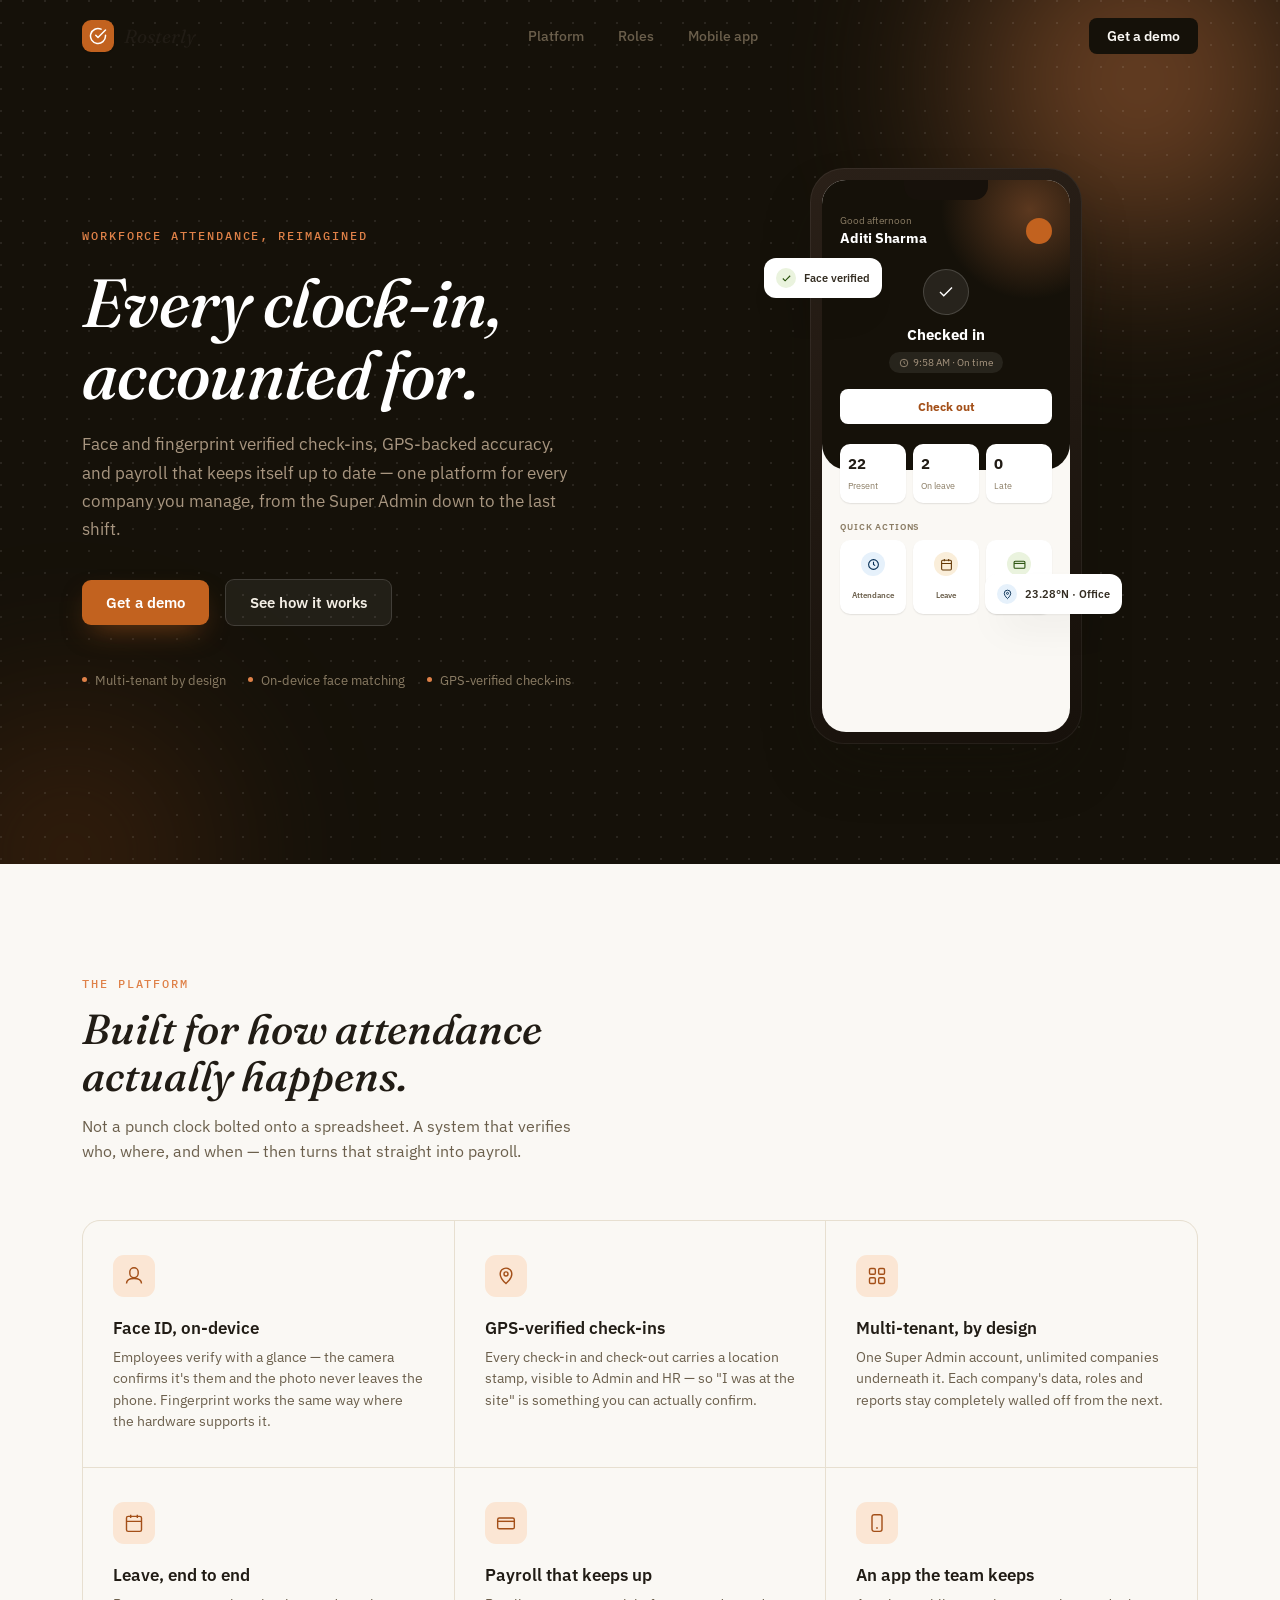
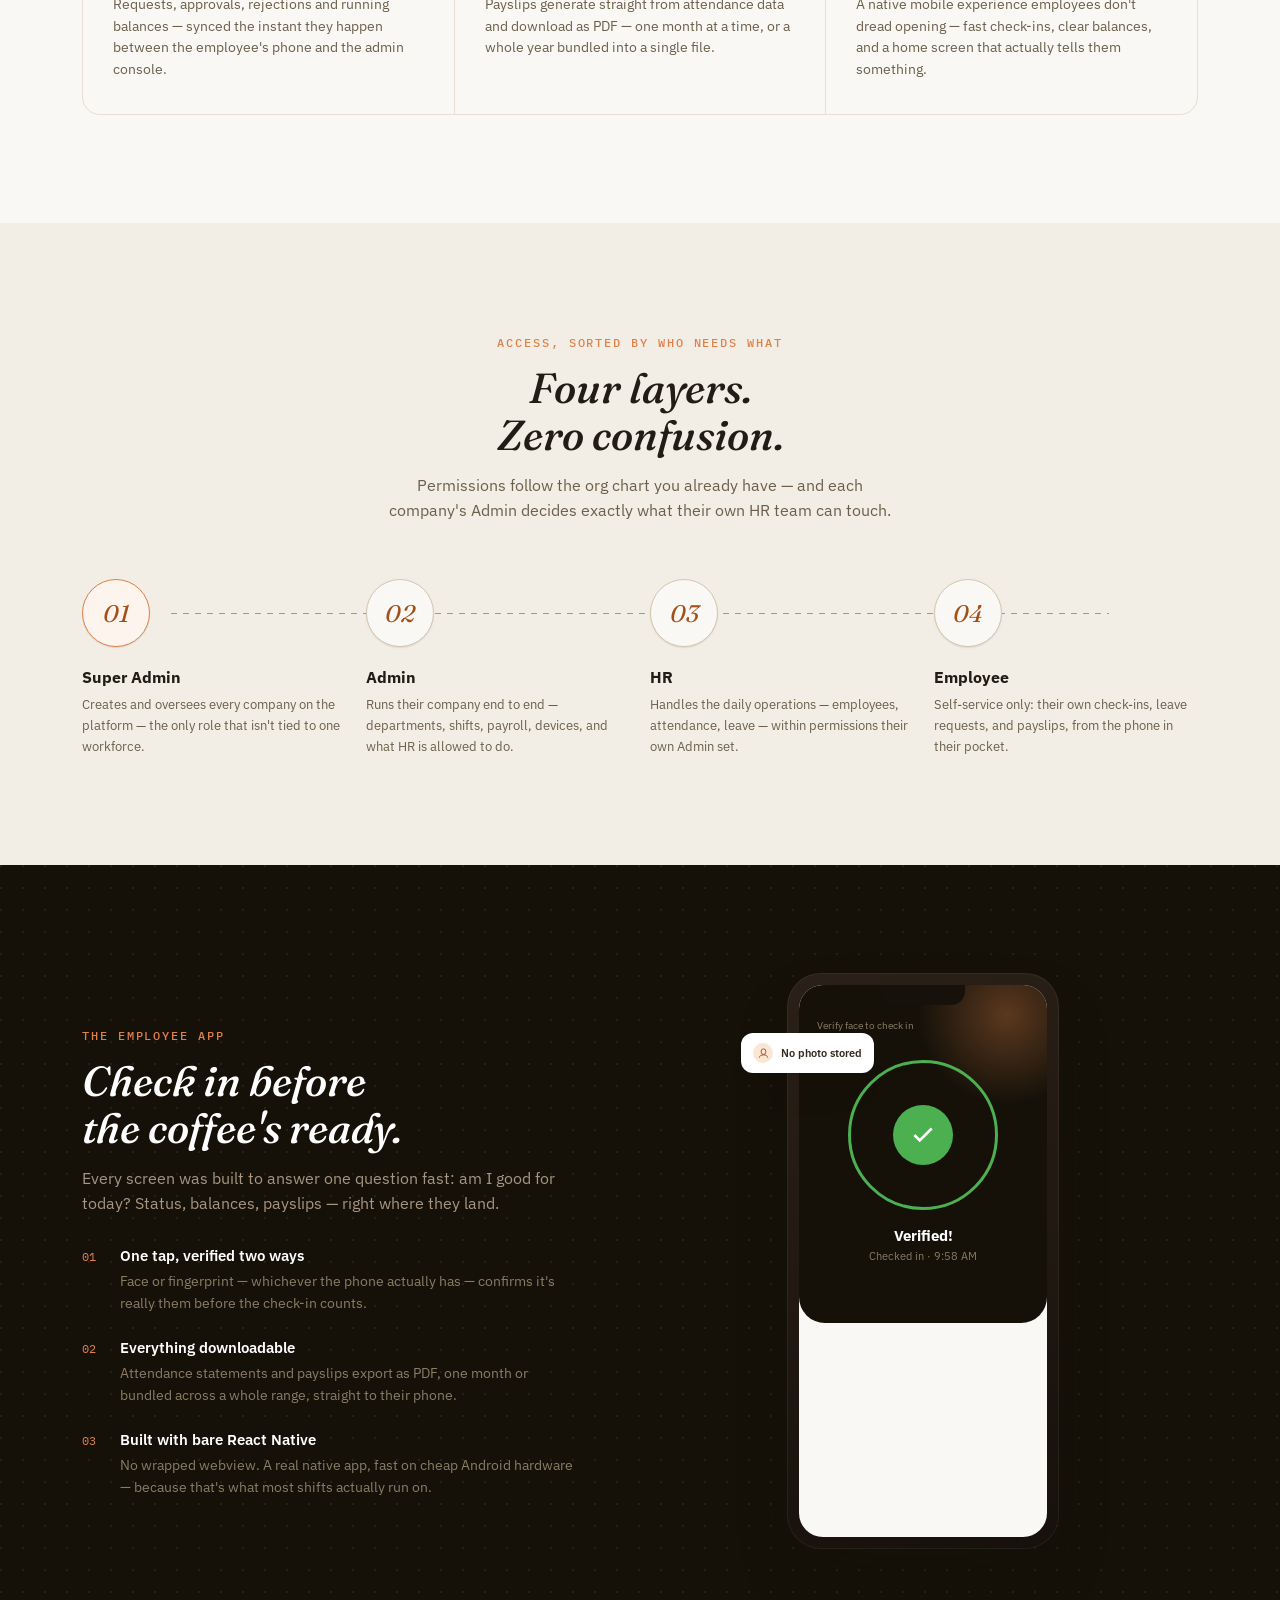
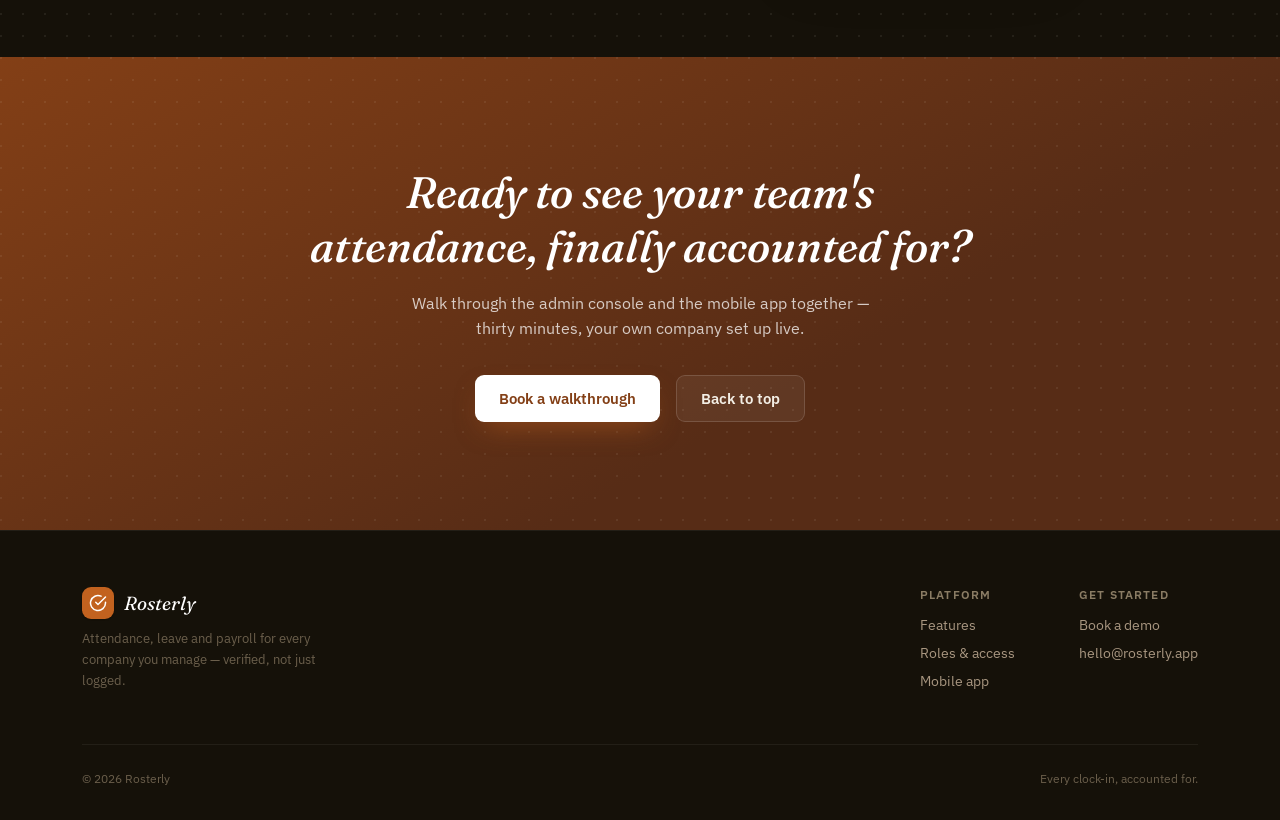
==== index.html @ 3f91d8c7 "Rosterly landing page" ====
<!doctype html>
<html lang="en">
<head>
<meta charset="UTF-8" />
<meta name="viewport" content="width=device-width, initial-scale=1.0" />
<title>Rosterly — Every clock-in, accounted for.</title>
<meta name="description" content="Biometric and face-verified check-ins, GPS-backed accuracy, and payroll that runs itself — one platform for every company you manage." />
<link rel="icon" href="data:image/svg+xml,%3Csvg xmlns='http://www.w3.org/2000/svg' viewBox='0 0 24 24'%3E%3Crect width='24' height='24' rx='6' fill='%23c2621f'/%3E%3Cpath d='M22 11.08V12a10 10 0 1 1-5.93-9.14' stroke='white' stroke-width='2' fill='none' stroke-linecap='round' stroke-linejoin='round'/%3E%3Cpolyline points='22 4 12 14.01 9 11.01' stroke='white' stroke-width='2' fill='none' stroke-linecap='round' stroke-linejoin='round'/%3E%3C/svg%3E" />
<link rel="stylesheet" href="style.css" />
</head>
<body>

<nav class="nav" id="nav">
  <div class="wrap">
    <a href="#top" class="brand-mark">
      <span class="brand-badge">
        <svg width="18" height="18" viewBox="0 0 24 24" fill="none" stroke="currentColor" stroke-width="2" stroke-linecap="round" stroke-linejoin="round"><path d="M22 11.08V12a10 10 0 1 1-5.93-9.14"/><polyline points="22 4 12 14.01 9 11.01"/></svg>
      </span>
      <span class="brand-word">Rosterly</span>
    </a>
    <div class="nav-links">
      <a href="#platform">Platform</a>
      <a href="#roles">Roles</a>
      <a href="#mobile">Mobile app</a>
    </div>
    <a href="#get-demo" class="nav-cta">Get a demo</a>
  </div>
</nav>

<header class="hero" id="top">
  <div class="hero-orb hero-orb-1 drift"></div>
  <div class="hero-orb hero-orb-2 drift"></div>
  <div class="grain"></div>
  <div class="wrap hero-inner">
    <div>
      <span class="eyebrow fade-in-up">Workforce attendance, reimagined</span>
      <h1 class="hero-headline fade-in-up" style="animation-delay:80ms">Every clock-in,<br>accounted for.</h1>
      <p class="hero-sub fade-in-up" style="animation-delay:160ms">
        Face and fingerprint verified check-ins, GPS-backed accuracy, and payroll
        that keeps itself up to date — one platform for every company you manage,
        from the Super Admin down to the last shift.
      </p>
      <div class="hero-ctas fade-in-up" style="animation-delay:240ms">
        <a href="#get-demo" class="btn btn-primary">Get a demo</a>
        <a href="#platform" class="btn btn-ghost-dark">See how it works</a>
      </div>
      <div class="hero-proof fade-in-up" style="animation-delay:320ms">
        <div class="hero-proof-item"><span class="dot"></span>Multi-tenant by design</div>
        <div class="hero-proof-item"><span class="dot"></span>On-device face matching</div>
        <div class="hero-proof-item"><span class="dot"></span>GPS-verified check-ins</div>
      </div>
    </div>

    <div class="fade-in-up" style="animation-delay:200ms">
      <div class="phone">
        <div class="phone-notch"></div>
        <div class="phone-screen">
          <div class="phone-hero">
            <div class="phone-hero-glow"></div>
            <div class="phone-hero-top">
              <div>
                <div class="phone-greet">Good afternoon</div>
                <div class="phone-name">Aditi Sharma</div>
              </div>
              <div class="phone-avatar"></div>
            </div>
            <div class="phone-status">
              <div class="phone-status-ring">
                <svg viewBox="0 0 24 24" fill="none" stroke="#fff" stroke-width="1.8"><path d="M20 6 9 17l-5-5"/></svg>
              </div>
              <div class="phone-status-label">Checked in</div>
              <div class="phone-status-time">
                <svg width="10" height="10" viewBox="0 0 24 24" fill="none" stroke="currentColor" stroke-width="2"><circle cx="12" cy="12" r="9"/><path d="M12 7v5l3 2"/></svg>
                9:58 AM · On time
              </div>
            </div>
            <div class="phone-btn">Check out</div>
          </div>
          <div class="phone-stats">
            <div class="phone-stat"><b>22</b><span>Present</span></div>
            <div class="phone-stat"><b>2</b><span>On leave</span></div>
            <div class="phone-stat"><b>0</b><span>Late</span></div>
          </div>
          <div class="phone-section-label">Quick actions</div>
          <div class="phone-action-row">
            <div class="phone-action">
              <div class="ic" style="background:#e6f1fb"><svg width="13" height="13" viewBox="0 0 24 24" fill="none" stroke="#042c53" stroke-width="2"><circle cx="12" cy="12" r="9"/><path d="M12 7v5l3 2"/></svg></div>
              <span>Attendance</span>
            </div>
            <div class="phone-action">
              <div class="ic" style="background:#faeeda"><svg width="13" height="13" viewBox="0 0 24 24" fill="none" stroke="#633806" stroke-width="2"><rect x="3" y="4" width="18" height="18" rx="2"/><path d="M3 10h18M8 2v4M16 2v4"/></svg></div>
              <span>Leave</span>
            </div>
            <div class="phone-action">
              <div class="ic" style="background:#eaf3de"><svg width="13" height="13" viewBox="0 0 24 24" fill="none" stroke="#27500a" stroke-width="2"><rect x="2" y="6" width="20" height="13" rx="2"/><path d="M2 10h20"/></svg></div>
              <span>Payslips</span>
            </div>
          </div>
        </div>
        <div class="phone-float-card phone-float-1">
          <span class="badge" style="background:#eaf3de"><svg width="11" height="11" viewBox="0 0 24 24" fill="none" stroke="#27500a" stroke-width="2.5"><path d="M20 6 9 17l-5-5"/></svg></span>
          Face verified
        </div>
        <div class="phone-float-card phone-float-2">
          <span class="badge" style="background:#e6f1fb"><svg width="11" height="11" viewBox="0 0 24 24" fill="none" stroke="#042c53" stroke-width="2"><path d="M12 21s7-6.1 7-11.5A7 7 0 0 0 5 9.5C5 14.9 12 21 12 21z"/><circle cx="12" cy="9.5" r="2.2"/></svg></span>
          23.28°N · Office
        </div>
      </div>
    </div>
  </div>
</header>

<section id="platform">
  <div class="wrap">
    <div class="section-head reveal">
      <span class="eyebrow">The platform</span>
      <h2 class="section-title">Built for how attendance<br>actually happens.</h2>
      <p class="section-sub">Not a punch clock bolted onto a spreadsheet. A system that verifies who, where, and when — then turns that straight into payroll.</p>
    </div>

    <div class="feature-grid reveal">
      <div class="feature-card">
        <div class="feature-icon"><svg viewBox="0 0 24 24" fill="none" stroke="currentColor" stroke-width="1.7"><path d="M12 2a5 5 0 0 0-5 5v2a5 5 0 0 0 10 0V7a5 5 0 0 0-5-5z"/><path d="M3 21c0-4 4-6 9-6s9 2 9 6"/></svg></div>
        <h3>Face ID, on-device</h3>
        <p>Employees verify with a glance — the camera confirms it's them and the photo never leaves the phone. Fingerprint works the same way where the hardware supports it.</p>
      </div>
      <div class="feature-card">
        <div class="feature-icon"><svg viewBox="0 0 24 24" fill="none" stroke="currentColor" stroke-width="1.7"><path d="M12 21s7-6.1 7-11.5A7 7 0 0 0 5 9.5C5 14.9 12 21 12 21z"/><circle cx="12" cy="9.5" r="2.4"/></svg></div>
        <h3>GPS-verified check-ins</h3>
        <p>Every check-in and check-out carries a location stamp, visible to Admin and HR — so "I was at the site" is something you can actually confirm.</p>
      </div>
      <div class="feature-card">
        <div class="feature-icon"><svg viewBox="0 0 24 24" fill="none" stroke="currentColor" stroke-width="1.7"><rect x="3" y="3" width="7" height="7" rx="1.5"/><rect x="14" y="3" width="7" height="7" rx="1.5"/><rect x="3" y="14" width="7" height="7" rx="1.5"/><rect x="14" y="14" width="7" height="7" rx="1.5"/></svg></div>
        <h3>Multi-tenant, by design</h3>
        <p>One Super Admin account, unlimited companies underneath it. Each company's data, roles and reports stay completely walled off from the next.</p>
      </div>
      <div class="feature-card">
        <div class="feature-icon"><svg viewBox="0 0 24 24" fill="none" stroke="currentColor" stroke-width="1.7"><rect x="3" y="4" width="18" height="18" rx="2"/><path d="M3 10h18M8 2v4M16 2v4"/></svg></div>
        <h3>Leave, end to end</h3>
        <p>Requests, approvals, rejections and running balances — synced the instant they happen between the employee's phone and the admin console.</p>
      </div>
      <div class="feature-card">
        <div class="feature-icon"><svg viewBox="0 0 24 24" fill="none" stroke="currentColor" stroke-width="1.7"><rect x="2" y="6" width="20" height="13" rx="2"/><path d="M2 10h20"/></svg></div>
        <h3>Payroll that keeps up</h3>
        <p>Payslips generate straight from attendance data and download as PDF — one month at a time, or a whole year bundled into a single file.</p>
      </div>
      <div class="feature-card">
        <div class="feature-icon"><svg viewBox="0 0 24 24" fill="none" stroke="currentColor" stroke-width="1.7"><rect x="6" y="2" width="12" height="20" rx="2.5"/><path d="M11 18h2"/></svg></div>
        <h3>An app the team keeps</h3>
        <p>A native mobile experience employees don't dread opening — fast check-ins, clear balances, and a home screen that actually tells them something.</p>
      </div>
    </div>
  </div>
</section>

<section class="roles" id="roles">
  <div class="wrap">
    <div class="section-head center reveal">
      <span class="eyebrow">Access, sorted by who needs what</span>
      <h2 class="section-title">Four layers.<br>Zero confusion.</h2>
      <p class="section-sub" style="margin-left:auto;margin-right:auto">Permissions follow the org chart you already have — and each company's Admin decides exactly what their own HR team can touch.</p>
    </div>

    <div class="role-flow reveal">
      <div class="role-card">
        <div class="role-num">01</div>
        <h4>Super Admin</h4>
        <p>Creates and oversees every company on the platform — the only role that isn't tied to one workforce.</p>
      </div>
      <div class="role-card">
        <div class="role-num">02</div>
        <h4>Admin</h4>
        <p>Runs their company end to end — departments, shifts, payroll, devices, and what HR is allowed to do.</p>
      </div>
      <div class="role-card">
        <div class="role-num">03</div>
        <h4>HR</h4>
        <p>Handles the daily operations — employees, attendance, leave — within permissions their own Admin set.</p>
      </div>
      <div class="role-card">
        <div class="role-num">04</div>
        <h4>Employee</h4>
        <p>Self-service only: their own check-ins, leave requests, and payslips, from the phone in their pocket.</p>
      </div>
    </div>
  </div>
</section>

<section class="showcase" id="mobile">
  <div class="grain grain-dark"></div>
  <div class="wrap showcase-inner">
    <div class="reveal">
      <span class="eyebrow">The employee app</span>
      <h2 class="section-title on-dark">Check in before<br>the coffee's ready.</h2>
      <p class="section-sub on-dark">Every screen was built to answer one question fast: am I good for today? Status, balances, payslips — right where they land.</p>

      <div class="showcase-list">
        <div class="showcase-item">
          <span class="num">01</span>
          <div>
            <h4>One tap, verified two ways</h4>
            <p>Face or fingerprint — whichever the phone actually has — confirms it's really them before the check-in counts.</p>
          </div>
        </div>
        <div class="showcase-item">
          <span class="num">02</span>
          <div>
            <h4>Everything downloadable</h4>
            <p>Attendance statements and payslips export as PDF, one month or bundled across a whole range, straight to their phone.</p>
          </div>
        </div>
        <div class="showcase-item">
          <span class="num">03</span>
          <div>
            <h4>Built with bare React Native</h4>
            <p>No wrapped webview. A real native app, fast on cheap Android hardware — because that's what most shifts actually run on.</p>
          </div>
        </div>
      </div>
    </div>
    <div class="fade-in-up">
      <div class="phone">
        <div class="phone-notch"></div>
        <div class="phone-screen">
          <div class="phone-hero" style="padding-bottom:60px;">
            <div class="phone-hero-glow"></div>
            <div class="phone-hero-top">
              <div>
                <div class="phone-greet">Verify face to check in</div>
              </div>
            </div>
            <div style="position:relative;margin-top:28px;display:flex;justify-content:center;">
              <div style="width:150px;height:150px;border-radius:50%;border:3px solid #4CAF50;display:flex;align-items:center;justify-content:center;">
                <div style="width:60px;height:60px;border-radius:50%;background:#4CAF50;display:flex;align-items:center;justify-content:center;">
                  <svg width="26" height="26" viewBox="0 0 24 24" fill="none" stroke="#fff" stroke-width="2.4"><path d="M20 6 9 17l-5-5"/></svg>
                </div>
              </div>
            </div>
            <div style="text-align:center;margin-top:16px;color:#fff;font-weight:700;font-size:15px;">Verified!</div>
            <div style="text-align:center;margin-top:4px;color:var(--ink-500);font-size:10.5px;">Checked in · 9:58 AM</div>
          </div>
        </div>
        <div class="phone-float-card phone-float-1" style="top:60px;">
          <span class="badge" style="background:var(--brand-100)"><svg width="11" height="11" viewBox="0 0 24 24" fill="none" stroke="var(--brand-600)" stroke-width="2"><path d="M12 2a5 5 0 0 0-5 5v2a5 5 0 0 0 10 0V7a5 5 0 0 0-5-5z"/><path d="M3 21c0-4 4-6 9-6s9 2 9 6"/></svg></span>
          No photo stored
        </div>
      </div>
    </div>
  </div>
</section>

<section class="cta" id="get-demo">
  <div class="grain grain-dark"></div>
  <div class="wrap reveal">
    <h2 class="cta-title">Ready to see your team's<br>attendance, finally accounted for?</h2>
    <p class="cta-sub">Walk through the admin console and the mobile app together — thirty minutes, your own company set up live.</p>
    <div class="cta-ctas">
      <a href="mailto:hello@rosterly.app" class="btn btn-primary btn-cta-primary">Book a walkthrough</a>
      <a href="#top" class="btn btn-ghost-dark">Back to top</a>
    </div>
  </div>
</section>

<footer>
  <div class="wrap">
    <div class="footer-top">
      <div>
        <a href="#top" class="brand-mark">
          <span class="brand-badge">
        <svg width="18" height="18" viewBox="0 0 24 24" fill="none" stroke="currentColor" stroke-width="2" stroke-linecap="round" stroke-linejoin="round"><path d="M22 11.08V12a10 10 0 1 1-5.93-9.14"/><polyline points="22 4 12 14.01 9 11.01"/></svg>
      </span>
          <span class="brand-word" style="color:#fff">Rosterly</span>
        </a>
        <p class="footer-tagline">Attendance, leave and payroll for every company you manage — verified, not just logged.</p>
      </div>
      <div class="footer-cols">
        <div class="footer-col">
          <h5>Platform</h5>
          <a href="#platform">Features</a>
          <a href="#roles">Roles &amp; access</a>
          <a href="#mobile">Mobile app</a>
        </div>
        <div class="footer-col">
          <h5>Get started</h5>
          <a href="#get-demo">Book a demo</a>
          <a href="mailto:hello@rosterly.app">hello@rosterly.app</a>
        </div>
      </div>
    </div>
    <div class="footer-bottom">
      <span>&copy; <span id="year"></span> Rosterly</span>
      <span>Every clock-in, accounted for.</span>
    </div>
  </div>
</footer>

<script src="script.js"></script>
</body>
</html>
---- style.css ----
@import url('https://fonts.googleapis.com/css2?family=Fraunces:ital,opsz,wght@0,9..144,300;0,9..144,500;0,9..144,600;1,9..144,400;1,9..144,500;1,9..144,600&family=IBM+Plex+Sans:wght@400;500;600;700&family=IBM+Plex+Mono:wght@400;500&display=swap');

:root {
  --brand-50: #fdf4ee;
  --brand-100: #fbe6d4;
  --brand-200: #f5c8a1;
  --brand-300: #eda36c;
  --brand-400: #df8148;
  --brand-500: #c2621f;
  --brand-600: #a34f18;
  --brand-700: #833f16;
  --brand-800: #693418;
  --brand-900: #572c16;

  --ink-50: #faf8f4;
  --ink-100: #f3eee5;
  --ink-200: #e7dfd0;
  --ink-300: #d3c6ae;
  --ink-400: #a89680;
  --ink-500: #8a7c64;
  --ink-600: #6b5f4c;
  --ink-700: #4e4535;
  --ink-800: #332c21;
  --ink-900: #211c15;
  --ink-950: #151109;

  --font-display: 'Fraunces', Georgia, serif;
  --font-sans: 'IBM Plex Sans', ui-sans-serif, system-ui, sans-serif;
  --font-mono: 'IBM Plex Mono', ui-monospace, monospace;

  --shadow-soft: 0 1px 2px rgba(21, 17, 9, 0.06), 0 1px 1px rgba(21, 17, 9, 0.04);
  --shadow-card: 0 1px 2px rgba(21, 17, 9, 0.05), 0 20px 40px -16px rgba(21, 17, 9, 0.18);
  --shadow-elevated: 0 30px 60px -16px rgba(21, 17, 9, 0.45);
}

* { box-sizing: border-box; }
html { scroll-behavior: smooth; }

body {
  margin: 0;
  font-family: var(--font-sans);
  background: var(--ink-50);
  color: var(--ink-900);
  -webkit-font-smoothing: antialiased;
  overflow-x: hidden;
}

img, svg { display: block; max-width: 100%; }
a { color: inherit; text-decoration: none; }
button { font-family: inherit; cursor: pointer; }

.wrap {
  max-width: 1180px;
  margin: 0 auto;
  padding: 0 32px;
}

.grain {
  position: absolute;
  inset: 0;
  background-image: radial-gradient(circle at 1px 1px, rgba(250, 248, 244, 0.09) 1px, transparent 0);
  background-size: 22px 22px;
  pointer-events: none;
}
.grain-dark { background-image: radial-gradient(circle at 1px 1px, rgba(250, 248, 244, 0.07) 1px, transparent 0); }

.eyebrow {
  font-family: var(--font-mono);
  font-size: 12px;
  letter-spacing: 0.16em;
  text-transform: uppercase;
  color: var(--brand-400);
  font-weight: 500;
}

/* ---------- Reveal-on-scroll ---------- */
.reveal { opacity: 0; transform: translateY(22px); transition: opacity 0.7s cubic-bezier(.16,.84,.44,1), transform 0.7s cubic-bezier(.16,.84,.44,1); }
.reveal.in { opacity: 1; transform: translateY(0); }

@keyframes fadeInUp {
  from { opacity: 0; transform: translateY(18px); }
  to { opacity: 1; transform: translateY(0); }
}
.fade-in-up { animation: fadeInUp 0.8s cubic-bezier(.16,.84,.44,1) both; }

@keyframes fadeIn {
  from { opacity: 0; }
  to { opacity: 1; }
}
.fade-in { animation: fadeIn 1s ease both; }

@keyframes drift {
  0%, 100% { transform: translate(0, 0) scale(1); }
  33% { transform: translate(-30px, 24px) scale(1.06); }
  66% { transform: translate(20px, -18px) scale(0.97); }
}
.drift { animation: drift 16s ease-in-out infinite; }

@keyframes float {
  0%, 100% { transform: translateY(0) rotate(var(--rot, 0deg)); }
  50% { transform: translateY(-14px) rotate(var(--rot, 0deg)); }
}

/* ---------- Nav ---------- */
.nav {
  position: fixed;
  top: 0; left: 0; right: 0;
  z-index: 50;
  padding: 18px 0;
  transition: background-color 0.3s ease, border-color 0.3s ease, backdrop-filter 0.3s ease;
  border-bottom: 1px solid transparent;
}
.nav.scrolled {
  background: rgba(250, 248, 244, 0.86);
  backdrop-filter: blur(10px);
  border-bottom-color: var(--ink-200);
}
.nav .wrap { display: flex; align-items: center; justify-content: space-between; }
.brand-mark { display: flex; align-items: center; gap: 10px; }
.brand-badge {
  width: 32px; height: 32px;
  border-radius: 9px;
  background: var(--brand-500);
  color: #fff;
  display: flex; align-items: center; justify-content: center;
  font-weight: 700; font-size: 14px;
  box-shadow: var(--shadow-soft);
}
.brand-word {
  font-family: var(--font-display);
  font-style: italic;
  font-size: 19px;
  color: var(--ink-900);
}
.nav-links { display: flex; align-items: center; gap: 34px; }
.nav-links a {
  font-size: 13.5px;
  font-weight: 500;
  color: var(--ink-600);
  transition: color 0.2s ease;
}
.nav-links a:hover { color: var(--ink-900); }
.nav-cta {
  padding: 9px 18px;
  border-radius: 8px;
  background: var(--ink-950);
  color: var(--ink-50);
  font-size: 13.5px;
  font-weight: 600;
  transition: background-color 0.2s ease, transform 0.2s ease;
}
.nav-cta:hover { background: var(--brand-600); transform: translateY(-1px); }
.nav-toggle { display: none; }

/* ---------- Hero ---------- */
.hero {
  position: relative;
  background: var(--ink-950);
  color: var(--ink-200);
  padding: 168px 0 120px;
  overflow: hidden;
}
.hero-orb {
  position: absolute;
  border-radius: 50%;
  filter: blur(70px);
  opacity: 0.55;
  pointer-events: none;
}
.hero-orb-1 { top: -180px; right: -120px; width: 520px; height: 520px; background: radial-gradient(circle, var(--brand-400), transparent 70%); }
.hero-orb-2 { bottom: -220px; left: -160px; width: 460px; height: 460px; background: radial-gradient(circle, var(--brand-700), transparent 70%); opacity: 0.35; animation-delay: -6s; }

.hero-inner { position: relative; display: grid; grid-template-columns: 1.05fr 0.95fr; gap: 56px; align-items: center; }

.hero-headline {
  font-family: var(--font-display);
  font-style: italic;
  font-weight: 500;
  font-size: clamp(40px, 5.4vw, 68px);
  line-height: 1.06;
  letter-spacing: -0.01em;
  color: #fff;
  margin: 22px 0 20px;
}
.hero-sub {
  font-size: 17px;
  line-height: 1.65;
  color: var(--ink-400);
  max-width: 490px;
  margin: 0 0 36px;
}
.hero-ctas { display: flex; align-items: center; gap: 16px; flex-wrap: wrap; }

.btn {
  display: inline-flex; align-items: center; gap: 8px;
  padding: 13px 24px;
  border-radius: 9px;
  font-size: 14.5px;
  font-weight: 600;
  border: none;
  transition: transform 0.2s ease, box-shadow 0.2s ease, background-color 0.2s ease, color 0.2s ease;
}
.btn-primary { background: var(--brand-500); color: #fff; box-shadow: 0 12px 28px -10px rgba(194, 98, 31, 0.55); }
.btn-primary:hover { background: var(--brand-400); transform: translateY(-2px); }
.btn-ghost-dark { background: rgba(255,255,255,0.06); color: var(--ink-100); border: 1px solid rgba(255,255,255,0.14); }
.btn-ghost-dark:hover { background: rgba(255,255,255,0.1); transform: translateY(-2px); }
.btn-ghost-light { background: transparent; color: var(--ink-800); border: 1px solid var(--ink-300); }
.btn-ghost-light:hover { background: var(--ink-100); transform: translateY(-2px); }

.hero-proof { margin-top: 46px; display: flex; align-items: center; gap: 22px; flex-wrap: wrap; }
.hero-proof-item { display: flex; align-items: center; gap: 8px; font-size: 12.5px; color: var(--ink-500); }
.hero-proof-item .dot { width: 5px; height: 5px; border-radius: 50%; background: var(--brand-400); }

/* ---------- Phone mockup ---------- */
.phone {
  position: relative;
  width: 272px;
  margin: 0 auto;
  border-radius: 34px;
  padding: 12px;
  background: linear-gradient(160deg, #2a2018, #17110b);
  box-shadow: var(--shadow-elevated), 0 0 0 1px rgba(255,255,255,0.06) inset;
}
.phone-notch {
  position: absolute;
  top: 12px; left: 50%; transform: translateX(-50%);
  width: 84px; height: 20px;
  background: #17110b;
  border-radius: 0 0 14px 14px;
  z-index: 3;
}
.phone-screen {
  position: relative;
  border-radius: 24px;
  overflow: hidden;
  background: var(--ink-50);
  height: 552px;
}
.phone-hero {
  position: relative;
  background: var(--ink-950);
  padding: 34px 18px 46px;
  border-radius: 0 0 26px 26px;
  overflow: hidden;
}
.phone-hero-glow {
  position: absolute; top: -60px; right: -50px; width: 180px; height: 180px;
  border-radius: 50%; background: radial-gradient(circle, rgba(223,129,72,0.35), transparent 70%);
}
.phone-hero-top { position: relative; display: flex; justify-content: space-between; align-items: center; }
.phone-greet { font-size: 10px; color: var(--ink-500); }
.phone-name { font-size: 14px; font-weight: 700; color: #fff; margin-top: 2px; }
.phone-avatar { width: 26px; height: 26px; border-radius: 50%; background: var(--brand-500); }
.phone-status { position: relative; text-align: center; margin-top: 22px; }
.phone-status-ring {
  width: 46px; height: 46px; border-radius: 50%;
  background: rgba(255,255,255,0.08);
  display: flex; align-items: center; justify-content: center;
  margin: 0 auto 10px;
  border: 1.5px solid rgba(255,255,255,0.16);
}
.phone-status-ring svg { width: 18px; height: 18px; }
.phone-status-label { font-size: 15px; font-weight: 700; color: #fff; }
.phone-status-time { display: inline-flex; gap: 4px; align-items: center; margin-top: 8px; font-size: 9.5px; color: var(--ink-400); background: rgba(255,255,255,0.08); padding: 4px 10px; border-radius: 20px; }
.phone-btn {
  position: relative;
  margin-top: 16px;
  background: #fff;
  color: var(--brand-600);
  text-align: center;
  font-size: 11.5px;
  font-weight: 700;
  padding: 10px;
  border-radius: 8px;
}
.phone-stats { display: grid; grid-template-columns: repeat(3, 1fr); gap: 7px; padding: 0 18px; margin-top: -26px; position: relative; }
.phone-stat { background: #fff; border-radius: 10px; padding: 10px 8px; box-shadow: var(--shadow-soft); }
.phone-stat b { display: block; font-size: 15px; color: var(--ink-900); }
.phone-stat span { font-size: 8.5px; color: var(--ink-500); }
.phone-section-label { font-size: 8.5px; letter-spacing: 0.1em; text-transform: uppercase; color: var(--ink-500); font-weight: 600; margin: 18px 18px 8px; }
.phone-action-row { display: grid; grid-template-columns: repeat(3, 1fr); gap: 7px; padding: 0 18px; }
.phone-action { background: #fff; border-radius: 10px; padding: 12px 6px; text-align: center; box-shadow: var(--shadow-soft); }
.phone-action .ic { width: 24px; height: 24px; border-radius: 50%; margin: 0 auto 6px; display: flex; align-items: center; justify-content: center; }
.phone-action span { font-size: 8px; color: var(--ink-600); font-weight: 600; }

.phone-float-card {
  position: absolute;
  background: #fff;
  border-radius: 12px;
  padding: 10px 12px;
  box-shadow: var(--shadow-card);
  display: flex; align-items: center; gap: 8px;
  font-size: 11px; font-weight: 600; color: var(--ink-800);
  animation: float 5s ease-in-out infinite;
}
.phone-float-1 { top: 90px; left: -46px; --rot: -4deg; }
.phone-float-2 { bottom: 130px; right: -40px; --rot: 3deg; animation-delay: -2.4s; }
.phone-float-card .badge { width: 20px; height: 20px; border-radius: 50%; display: flex; align-items: center; justify-content: center; flex-shrink: 0; }

/* ---------- Section shared ---------- */
section { padding: 108px 0; }
.section-head { max-width: 620px; margin: 0 0 56px; }
.section-title {
  font-family: var(--font-display);
  font-style: italic;
  font-weight: 500;
  font-size: clamp(30px, 3.6vw, 42px);
  line-height: 1.12;
  margin: 14px 0 0;
  color: var(--ink-900);
}
.section-title.on-dark { color: #fff; }
.section-sub { font-size: 15.5px; color: var(--ink-600); line-height: 1.6; margin-top: 14px; max-width: 520px; }
.section-sub.on-dark { color: var(--ink-400); }
.section-head.center { margin-left: auto; margin-right: auto; text-align: center; }

/* ---------- Feature grid ---------- */
.feature-grid { display: grid; grid-template-columns: repeat(3, 1fr); gap: 1px; background: var(--ink-200); border: 1px solid var(--ink-200); border-radius: 18px; overflow: hidden; }
.feature-card { background: var(--ink-50); padding: 34px 30px; transition: background-color 0.25s ease; }
.feature-card:hover { background: #fff; }
.feature-icon {
  width: 42px; height: 42px; border-radius: 11px;
  background: var(--brand-100);
  color: var(--brand-600);
  display: flex; align-items: center; justify-content: center;
  margin-bottom: 20px;
}
.feature-icon svg { width: 20px; height: 20px; }
.feature-card h3 { font-size: 16.5px; font-weight: 600; margin: 0 0 8px; color: var(--ink-900); }
.feature-card p { font-size: 13.5px; line-height: 1.6; color: var(--ink-600); margin: 0; }

/* ---------- Roles flow ---------- */
.roles { background: var(--ink-100); }
.role-flow { display: grid; grid-template-columns: repeat(4, 1fr); gap: 20px; counter-reset: role; position: relative; }
.role-flow::before {
  content: '';
  position: absolute; top: 34px; left: 8%; right: 8%; height: 1px;
  background: repeating-linear-gradient(to right, var(--ink-400) 0 6px, transparent 6px 12px);
  z-index: 0;
}
.role-card { position: relative; z-index: 1; }
.role-num {
  width: 68px; height: 68px; border-radius: 50%;
  background: var(--ink-50);
  border: 1.5px solid var(--ink-300);
  display: flex; align-items: center; justify-content: center;
  font-family: var(--font-display); font-style: italic; font-size: 24px; color: var(--brand-600);
  margin-bottom: 20px;
  box-shadow: var(--shadow-soft);
}
.role-card:nth-child(1) .role-num { border-color: var(--brand-400); background: var(--brand-50); }
.role-card h4 { font-size: 15.5px; font-weight: 700; color: var(--ink-900); margin: 0 0 8px; }
.role-card p { font-size: 13px; color: var(--ink-600); line-height: 1.6; margin: 0; }

/* ---------- Mobile showcase (dark) ---------- */
.showcase { background: var(--ink-950); color: var(--ink-300); position: relative; overflow: hidden; }
.showcase-inner { display: grid; grid-template-columns: 0.95fr 1.05fr; gap: 70px; align-items: center; position: relative; }
.showcase-list { margin-top: 30px; display: flex; flex-direction: column; gap: 24px; }
.showcase-item { display: flex; gap: 16px; }
.showcase-item .num { font-family: var(--font-mono); font-size: 12px; color: var(--brand-400); padding-top: 3px; flex-shrink: 0; width: 22px; }
.showcase-item h4 { font-size: 15px; font-weight: 600; color: #fff; margin: 0 0 6px; }
.showcase-item p { font-size: 13.5px; color: var(--ink-500); line-height: 1.6; margin: 0; }

/* ---------- CTA ---------- */
.cta {
  background: linear-gradient(150deg, var(--brand-700), var(--brand-900) 65%);
  color: #fff;
  text-align: center;
  position: relative;
  overflow: hidden;
}
.cta-title { font-family: var(--font-display); font-style: italic; font-weight: 500; font-size: clamp(30px, 4vw, 44px); margin: 0 0 18px; }
.cta-sub { font-size: 15.5px; color: rgba(255,255,255,0.75); max-width: 480px; margin: 0 auto 34px; line-height: 1.6; }
.cta-ctas { display: flex; justify-content: center; gap: 16px; flex-wrap: wrap; }
.btn-cta-primary { background: #fff; color: var(--brand-700); }
.btn-cta-primary:hover { background: var(--ink-50); transform: translateY(-2px); }

/* ---------- Footer ---------- */
footer { background: var(--ink-950); color: var(--ink-500); padding: 56px 0 34px; border-top: 1px solid rgba(255,255,255,0.06); }
.footer-top { display: flex; justify-content: space-between; align-items: flex-start; flex-wrap: wrap; gap: 30px; padding-bottom: 40px; }
.footer-tagline { font-size: 13px; color: var(--ink-600); max-width: 280px; margin-top: 10px; line-height: 1.6; }
.footer-cols { display: flex; gap: 64px; flex-wrap: wrap; }
.footer-col h5 { font-size: 11.5px; text-transform: uppercase; letter-spacing: 0.1em; color: var(--ink-500); margin: 0 0 14px; font-weight: 600; }
.footer-col a { display: block; font-size: 13.5px; color: var(--ink-400); margin-bottom: 10px; transition: color 0.2s ease; }
.footer-col a:hover { color: #fff; }
.footer-bottom { display: flex; justify-content: space-between; align-items: center; padding-top: 26px; border-top: 1px solid rgba(255,255,255,0.06); font-size: 12px; color: var(--ink-600); flex-wrap: wrap; gap: 10px; }

/* ---------- Responsive ---------- */
@media (max-width: 900px) {
  .hero-inner, .showcase-inner { grid-template-columns: 1fr; }
  .hero { text-align: center; padding-top: 140px; }
  .hero-sub { margin-left: auto; margin-right: auto; }
  .hero-ctas, .hero-proof { justify-content: center; }
  .phone { margin-top: 60px; }
  .feature-grid { grid-template-columns: 1fr 1fr; }
  .role-flow { grid-template-columns: 1fr 1fr; row-gap: 40px; }
  .role-flow::before { display: none; }
  .nav-links { display: none; }
}
@media (max-width: 620px) {
  .wrap { padding: 0 20px; }
  .feature-grid { grid-template-columns: 1fr; border-radius: 14px; }
  .role-flow { grid-template-columns: 1fr; }
  .footer-top { flex-direction: column; }
  section { padding: 76px 0; }
  .phone { width: 240px; }
  .phone-screen { height: 486px; }
}
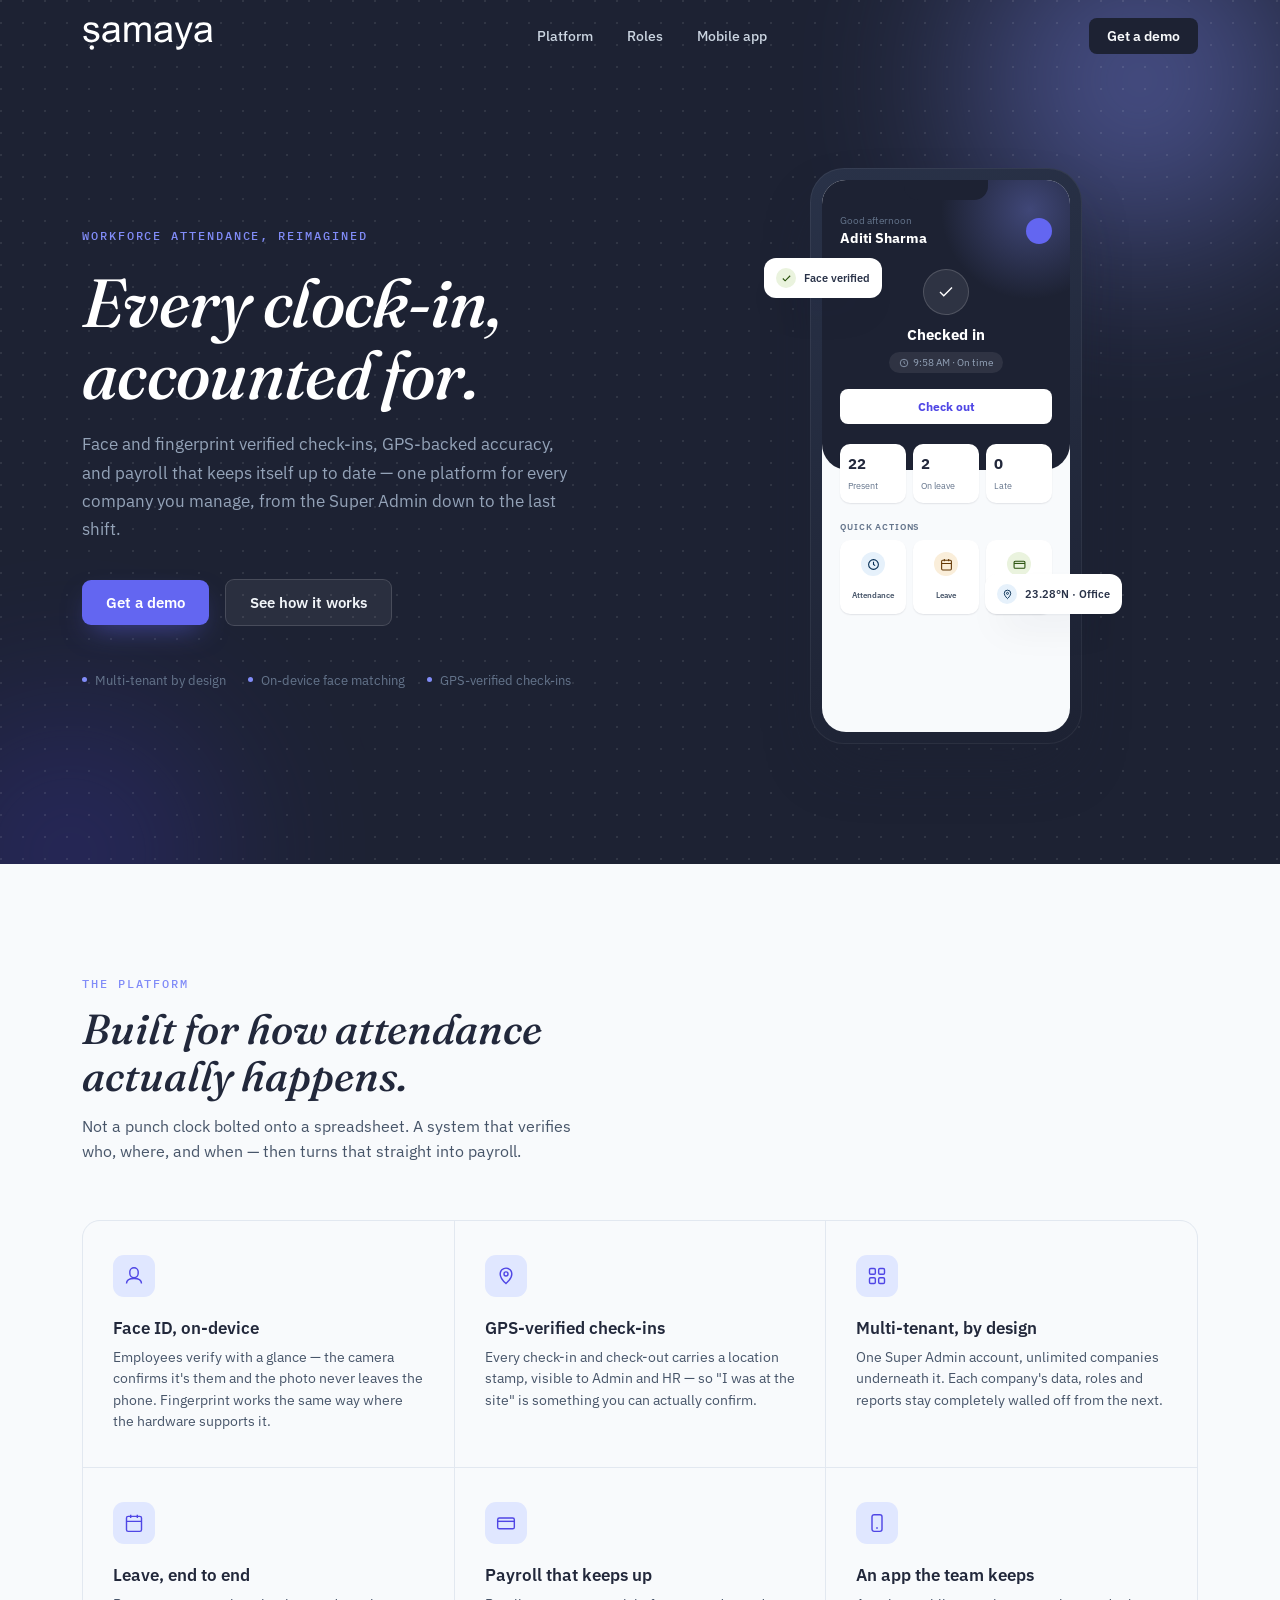
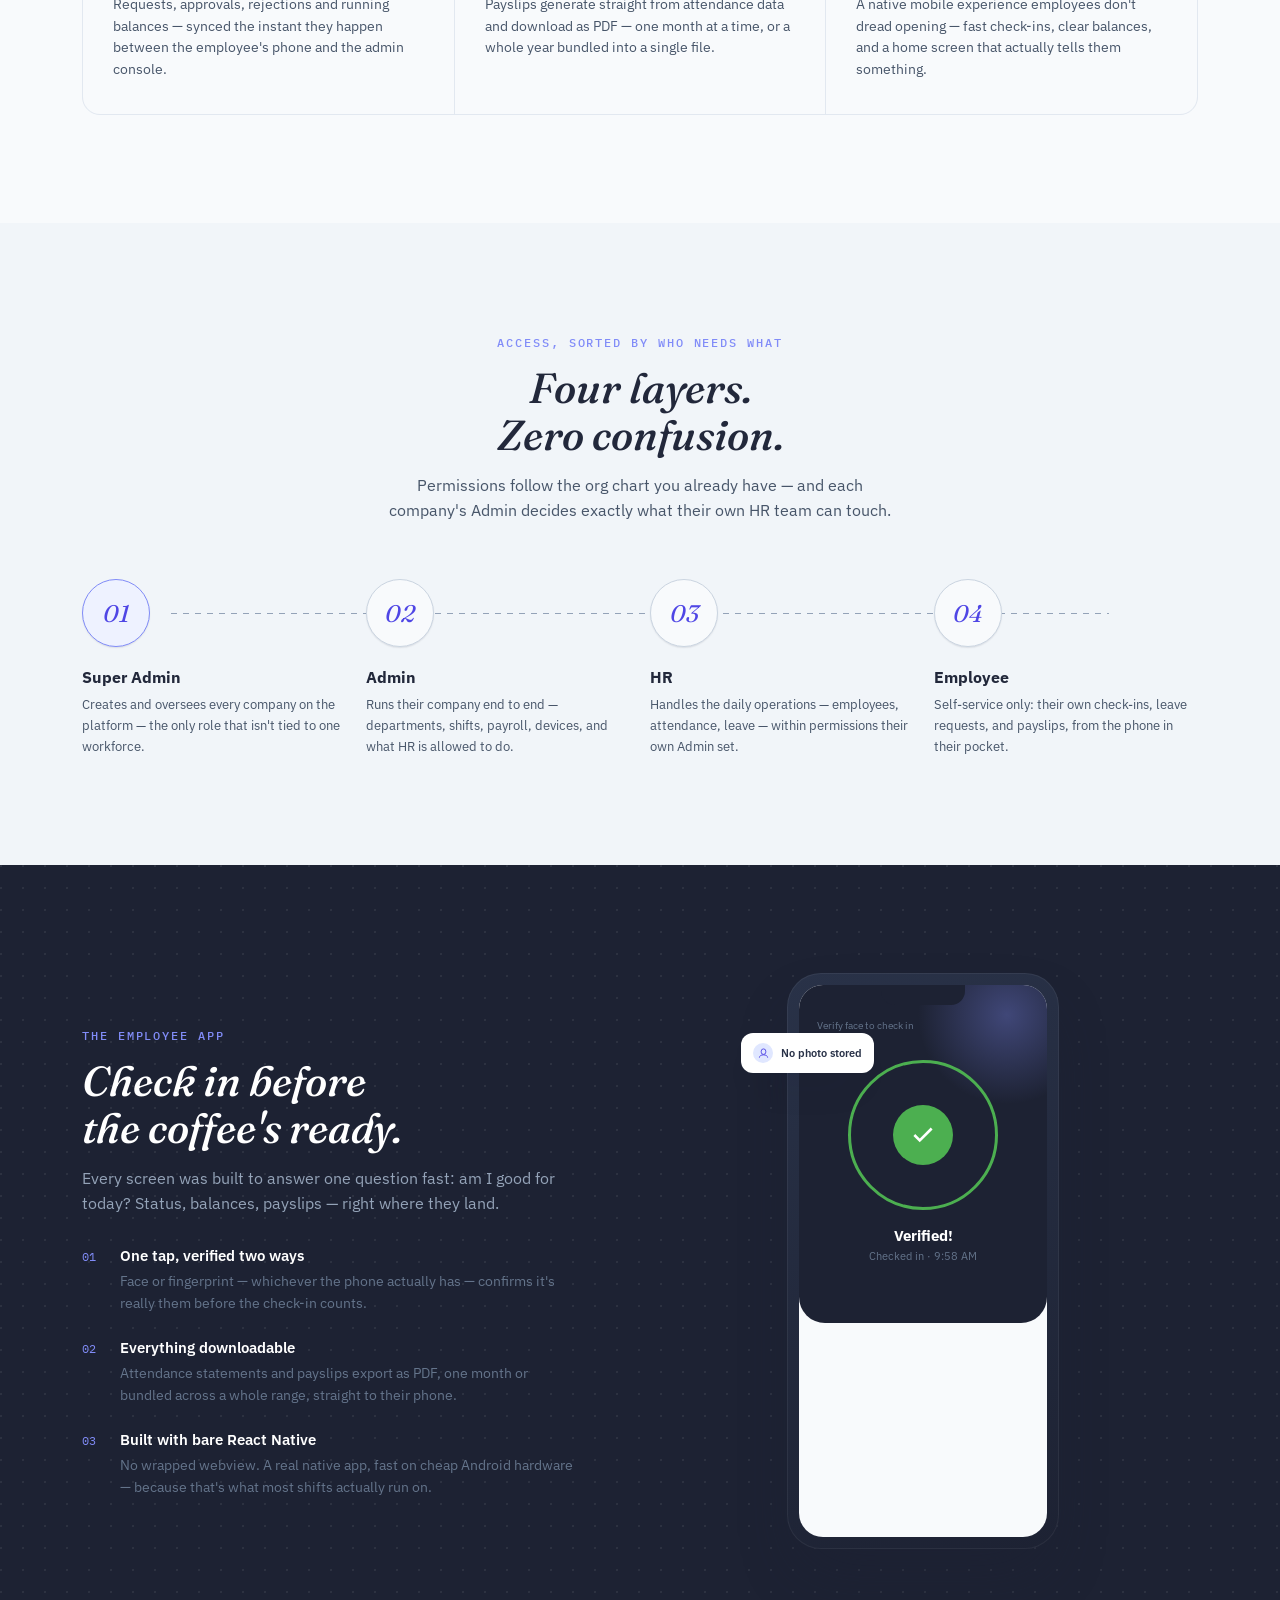
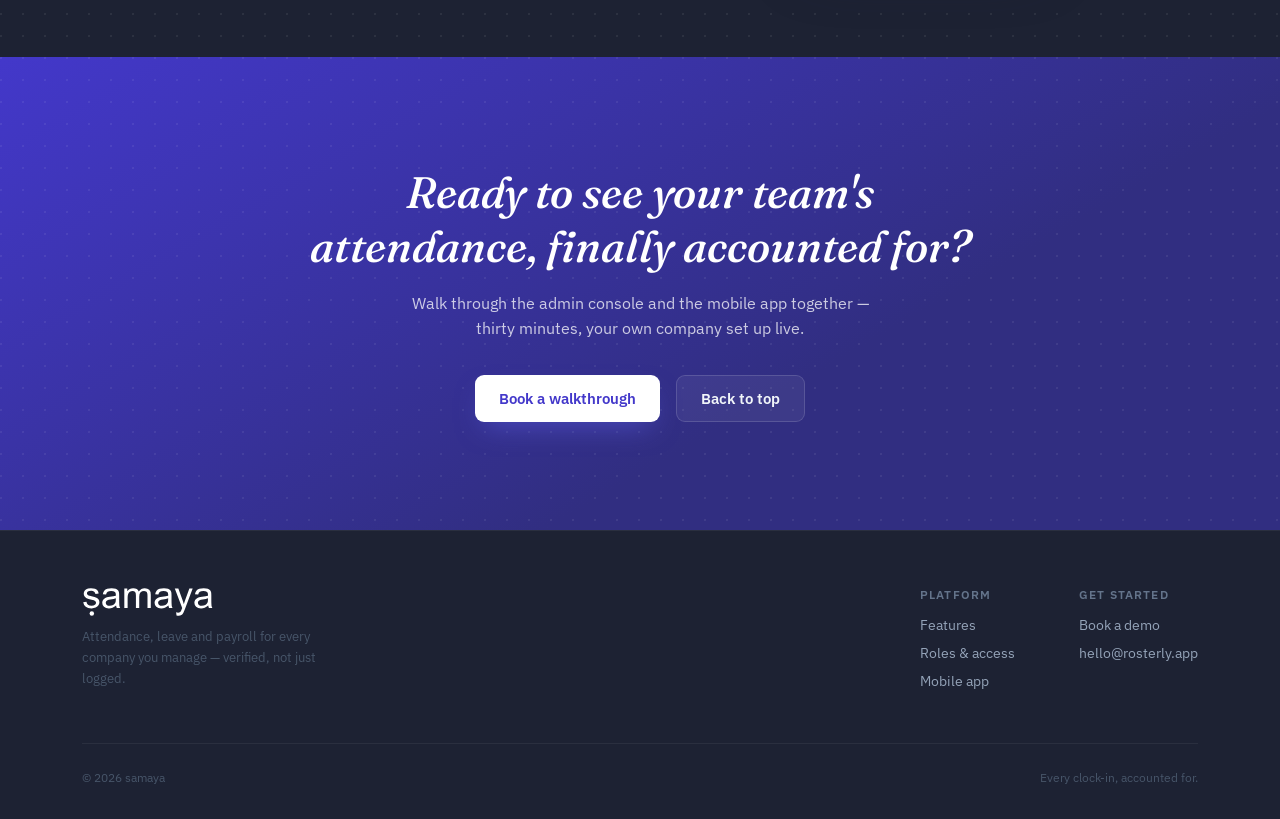
==== commit 6477a706: "Apply samaya branding to landing page and product poster" ====
--- a/index.html
+++ b/index.html
@@ -3,9 +3,10 @@
 <head>
 <meta charset="UTF-8" />
 <meta name="viewport" content="width=device-width, initial-scale=1.0" />
-<title>Rosterly — Every clock-in, accounted for.</title>
+<title>samaya — Every clock-in, accounted for.</title>
 <meta name="description" content="Biometric and face-verified check-ins, GPS-backed accuracy, and payroll that runs itself — one platform for every company you manage." />
-<link rel="icon" href="data:image/svg+xml,%3Csvg xmlns='http://www.w3.org/2000/svg' viewBox='0 0 24 24'%3E%3Crect width='24' height='24' rx='6' fill='%23c2621f'/%3E%3Cpath d='M22 11.08V12a10 10 0 1 1-5.93-9.14' stroke='white' stroke-width='2' fill='none' stroke-linecap='round' stroke-linejoin='round'/%3E%3Cpolyline points='22 4 12 14.01 9 11.01' stroke='white' stroke-width='2' fill='none' stroke-linecap='round' stroke-linejoin='round'/%3E%3C/svg%3E" />
+<link rel="icon" type="image/svg+xml" href="brand/samaya-icon.svg" />
+<meta name="theme-color" content="#1d2233" />
 <link rel="stylesheet" href="style.css" />
 </head>
 <body>
@@ -13,10 +14,7 @@
 <nav class="nav" id="nav">
   <div class="wrap">
     <a href="#top" class="brand-mark">
-      <span class="brand-badge">
-        <svg width="18" height="18" viewBox="0 0 24 24" fill="none" stroke="currentColor" stroke-width="2" stroke-linecap="round" stroke-linejoin="round"><path d="M22 11.08V12a10 10 0 1 1-5.93-9.14"/><polyline points="22 4 12 14.01 9 11.01"/></svg>
-      </span>
-      <span class="brand-word">Rosterly</span>
+      <img class="brand-wordmark" src="brand/samaya-wordmark-dark.svg" alt="samaya" />
     </a>
     <div class="nav-links">
       <a href="#platform">Platform</a>
@@ -266,10 +264,7 @@
     <div class="footer-top">
       <div>
         <a href="#top" class="brand-mark">
-          <span class="brand-badge">
-        <svg width="18" height="18" viewBox="0 0 24 24" fill="none" stroke="currentColor" stroke-width="2" stroke-linecap="round" stroke-linejoin="round"><path d="M22 11.08V12a10 10 0 1 1-5.93-9.14"/><polyline points="22 4 12 14.01 9 11.01"/></svg>
-      </span>
-          <span class="brand-word" style="color:#fff">Rosterly</span>
+          <img class="brand-wordmark" src="brand/samaya-wordmark-light.svg" alt="samaya" />
         </a>
         <p class="footer-tagline">Attendance, leave and payroll for every company you manage — verified, not just logged.</p>
       </div>
@@ -288,7 +283,7 @@
       </div>
     </div>
     <div class="footer-bottom">
-      <span>&copy; <span id="year"></span> Rosterly</span>
+      <span>&copy; <span id="year"></span> samaya</span>
       <span>Every clock-in, accounted for.</span>
     </div>
   </div>
--- a/style.css
+++ b/style.css
@@ -1,36 +1,36 @@
 @import url('https://fonts.googleapis.com/css2?family=Fraunces:ital,opsz,wght@0,9..144,300;0,9..144,500;0,9..144,600;1,9..144,400;1,9..144,500;1,9..144,600&family=IBM+Plex+Sans:wght@400;500;600;700&family=IBM+Plex+Mono:wght@400;500&display=swap');
 
 :root {
-  --brand-50: #fdf4ee;
-  --brand-100: #fbe6d4;
-  --brand-200: #f5c8a1;
-  --brand-300: #eda36c;
-  --brand-400: #df8148;
-  --brand-500: #c2621f;
-  --brand-600: #a34f18;
-  --brand-700: #833f16;
-  --brand-800: #693418;
-  --brand-900: #572c16;
-
-  --ink-50: #faf8f4;
-  --ink-100: #f3eee5;
-  --ink-200: #e7dfd0;
-  --ink-300: #d3c6ae;
-  --ink-400: #a89680;
-  --ink-500: #8a7c64;
-  --ink-600: #6b5f4c;
-  --ink-700: #4e4535;
-  --ink-800: #332c21;
-  --ink-900: #211c15;
-  --ink-950: #151109;
+  --brand-50: #eef2ff;
+  --brand-100: #e0e7ff;
+  --brand-200: #c7d2fe;
+  --brand-300: #a5b4fc;
+  --brand-400: #818cf8;
+  --brand-500: #6366f1;
+  --brand-600: #4f46e5;
+  --brand-700: #4338ca;
+  --brand-800: #3730a3;
+  --brand-900: #312e81;
+
+  --ink-50: #f8fafc;
+  --ink-100: #f1f5f9;
+  --ink-200: #e2e8f0;
+  --ink-300: #cbd5e1;
+  --ink-400: #94a3b8;
+  --ink-500: #64748b;
+  --ink-600: #475569;
+  --ink-700: #334155;
+  --ink-800: #293248;
+  --ink-900: #22283b;
+  --ink-950: #1d2233;
 
   --font-display: 'Fraunces', Georgia, serif;
   --font-sans: 'IBM Plex Sans', ui-sans-serif, system-ui, sans-serif;
   --font-mono: 'IBM Plex Mono', ui-monospace, monospace;
 
-  --shadow-soft: 0 1px 2px rgba(21, 17, 9, 0.06), 0 1px 1px rgba(21, 17, 9, 0.04);
-  --shadow-card: 0 1px 2px rgba(21, 17, 9, 0.05), 0 20px 40px -16px rgba(21, 17, 9, 0.18);
-  --shadow-elevated: 0 30px 60px -16px rgba(21, 17, 9, 0.45);
+  --shadow-soft: 0 1px 2px rgba(29, 34, 51, 0.06), 0 1px 1px rgba(29, 34, 51, 0.04);
+  --shadow-card: 0 1px 2px rgba(29, 34, 51, 0.05), 0 20px 40px -16px rgba(29, 34, 51, 0.18);
+  --shadow-elevated: 0 30px 60px -16px rgba(29, 34, 51, 0.45);
 }
 
 * { box-sizing: border-box; }
@@ -58,11 +58,11 @@
 .grain {
   position: absolute;
   inset: 0;
-  background-image: radial-gradient(circle at 1px 1px, rgba(250, 248, 244, 0.09) 1px, transparent 0);
+  background-image: radial-gradient(circle at 1px 1px, rgba(248, 250, 252, 0.09) 1px, transparent 0);
   background-size: 22px 22px;
   pointer-events: none;
 }
-.grain-dark { background-image: radial-gradient(circle at 1px 1px, rgba(250, 248, 244, 0.07) 1px, transparent 0); }
+.grain-dark { background-image: radial-gradient(circle at 1px 1px, rgba(248, 250, 252, 0.07) 1px, transparent 0); }
 
 .eyebrow {
   font-family: var(--font-mono);
@@ -111,27 +111,15 @@
   border-bottom: 1px solid transparent;
 }
 .nav.scrolled {
-  background: rgba(250, 248, 244, 0.86);
+  background: rgba(248, 250, 252, 0.86);
   backdrop-filter: blur(10px);
   border-bottom-color: var(--ink-200);
 }
 .nav .wrap { display: flex; align-items: center; justify-content: space-between; }
 .brand-mark { display: flex; align-items: center; gap: 10px; }
-.brand-badge {
-  width: 32px; height: 32px;
-  border-radius: 9px;
-  background: var(--brand-500);
-  color: #fff;
-  display: flex; align-items: center; justify-content: center;
-  font-weight: 700; font-size: 14px;
-  box-shadow: var(--shadow-soft);
-}
-.brand-word {
-  font-family: var(--font-display);
-  font-style: italic;
-  font-size: 19px;
-  color: var(--ink-900);
-}
+.brand-wordmark { width: 132px; height: auto; }
+.nav:not(.scrolled) .brand-wordmark { filter: brightness(0) invert(1); }
+.nav:not(.scrolled) .nav-links a { color: var(--ink-300); }
 .nav-links { display: flex; align-items: center; gap: 34px; }
 .nav-links a {
   font-size: 13.5px;
@@ -200,7 +188,7 @@
   border: none;
   transition: transform 0.2s ease, box-shadow 0.2s ease, background-color 0.2s ease, color 0.2s ease;
 }
-.btn-primary { background: var(--brand-500); color: #fff; box-shadow: 0 12px 28px -10px rgba(194, 98, 31, 0.55); }
+.btn-primary { background: var(--brand-500); color: #fff; box-shadow: 0 12px 28px -10px rgba(99, 102, 241, 0.55); }
 .btn-primary:hover { background: var(--brand-400); transform: translateY(-2px); }
 .btn-ghost-dark { background: rgba(255,255,255,0.06); color: var(--ink-100); border: 1px solid rgba(255,255,255,0.14); }
 .btn-ghost-dark:hover { background: rgba(255,255,255,0.1); transform: translateY(-2px); }
@@ -218,14 +206,14 @@
   margin: 0 auto;
   border-radius: 34px;
   padding: 12px;
-  background: linear-gradient(160deg, #2a2018, #17110b);
+  background: linear-gradient(160deg, #293248, #1d2233);
   box-shadow: var(--shadow-elevated), 0 0 0 1px rgba(255,255,255,0.06) inset;
 }
 .phone-notch {
   position: absolute;
   top: 12px; left: 50%; transform: translateX(-50%);
   width: 84px; height: 20px;
-  background: #17110b;
+  background: #1d2233;
   border-radius: 0 0 14px 14px;
   z-index: 3;
 }
@@ -245,7 +233,7 @@
 }
 .phone-hero-glow {
   position: absolute; top: -60px; right: -50px; width: 180px; height: 180px;
-  border-radius: 50%; background: radial-gradient(circle, rgba(223,129,72,0.35), transparent 70%);
+  border-radius: 50%; background: radial-gradient(circle, rgba(129,140,248,0.35), transparent 70%);
 }
 .phone-hero-top { position: relative; display: flex; justify-content: space-between; align-items: center; }
 .phone-greet { font-size: 10px; color: var(--ink-500); }
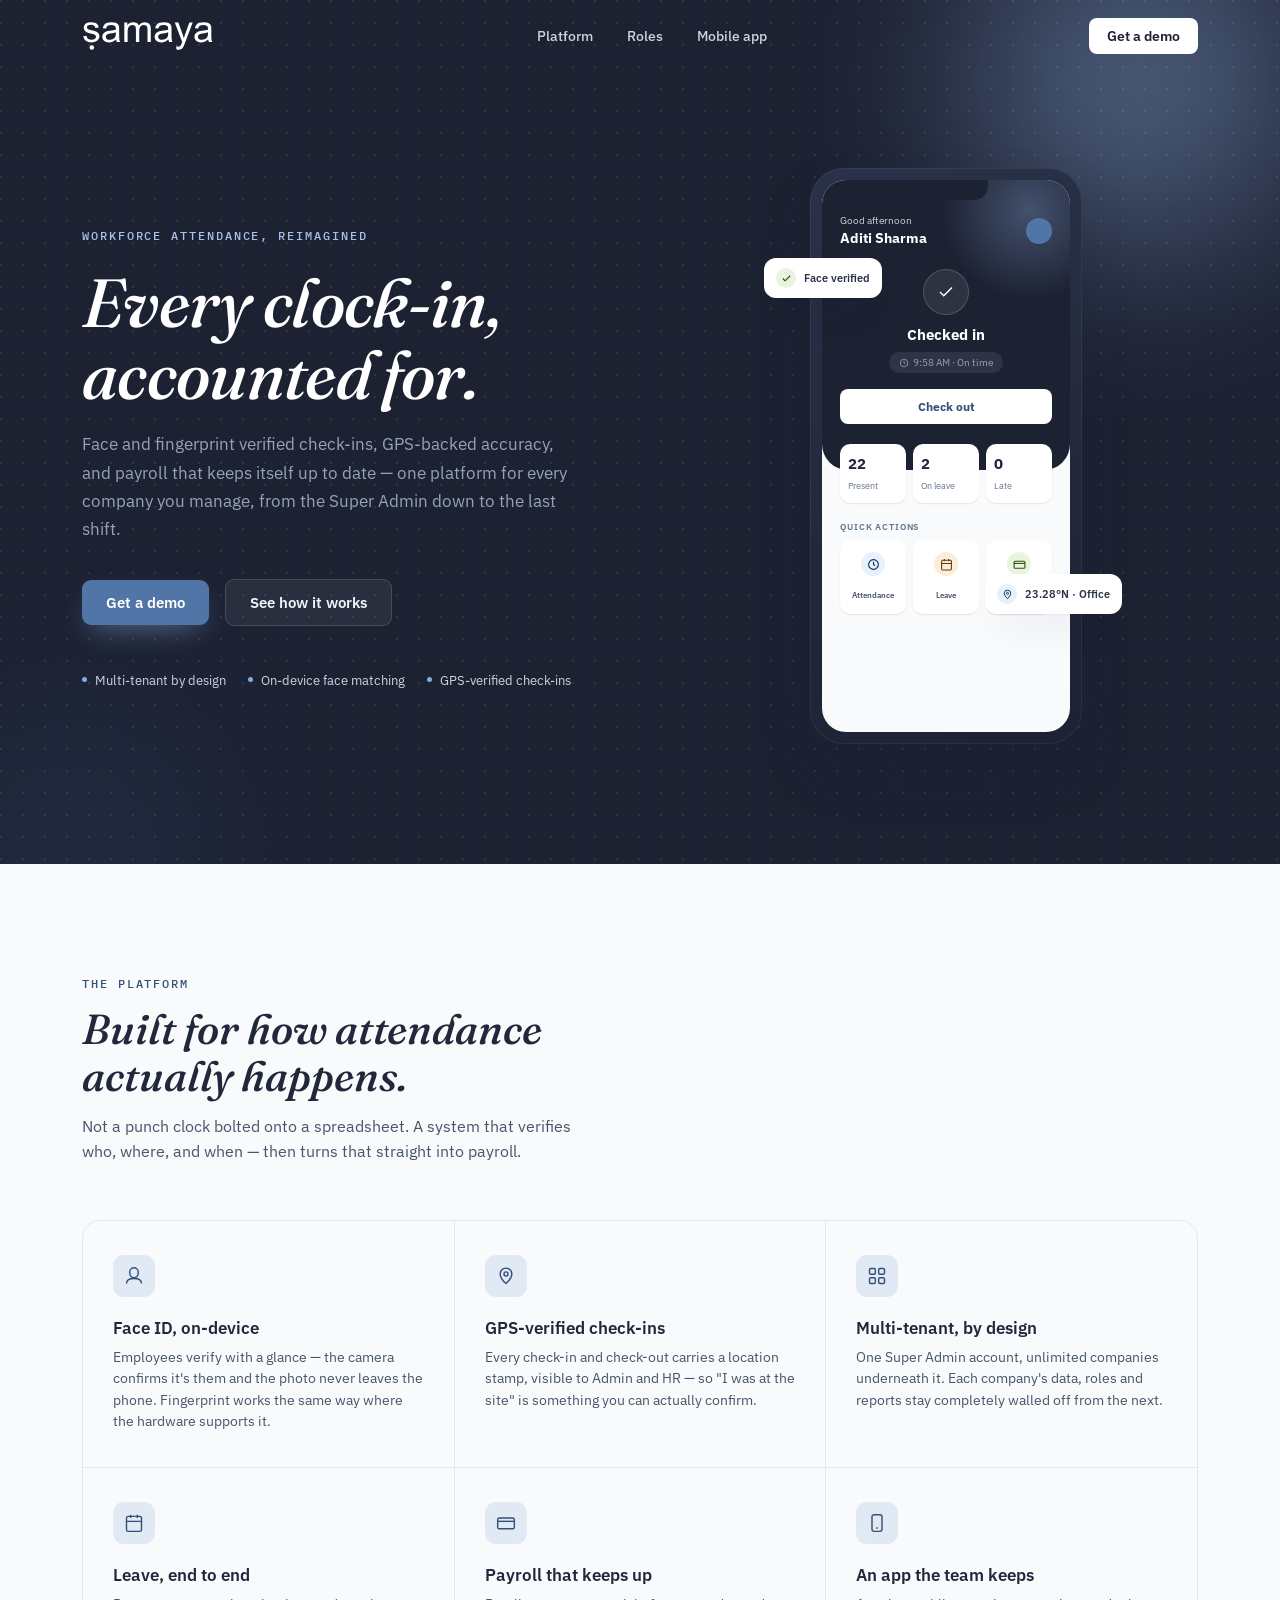
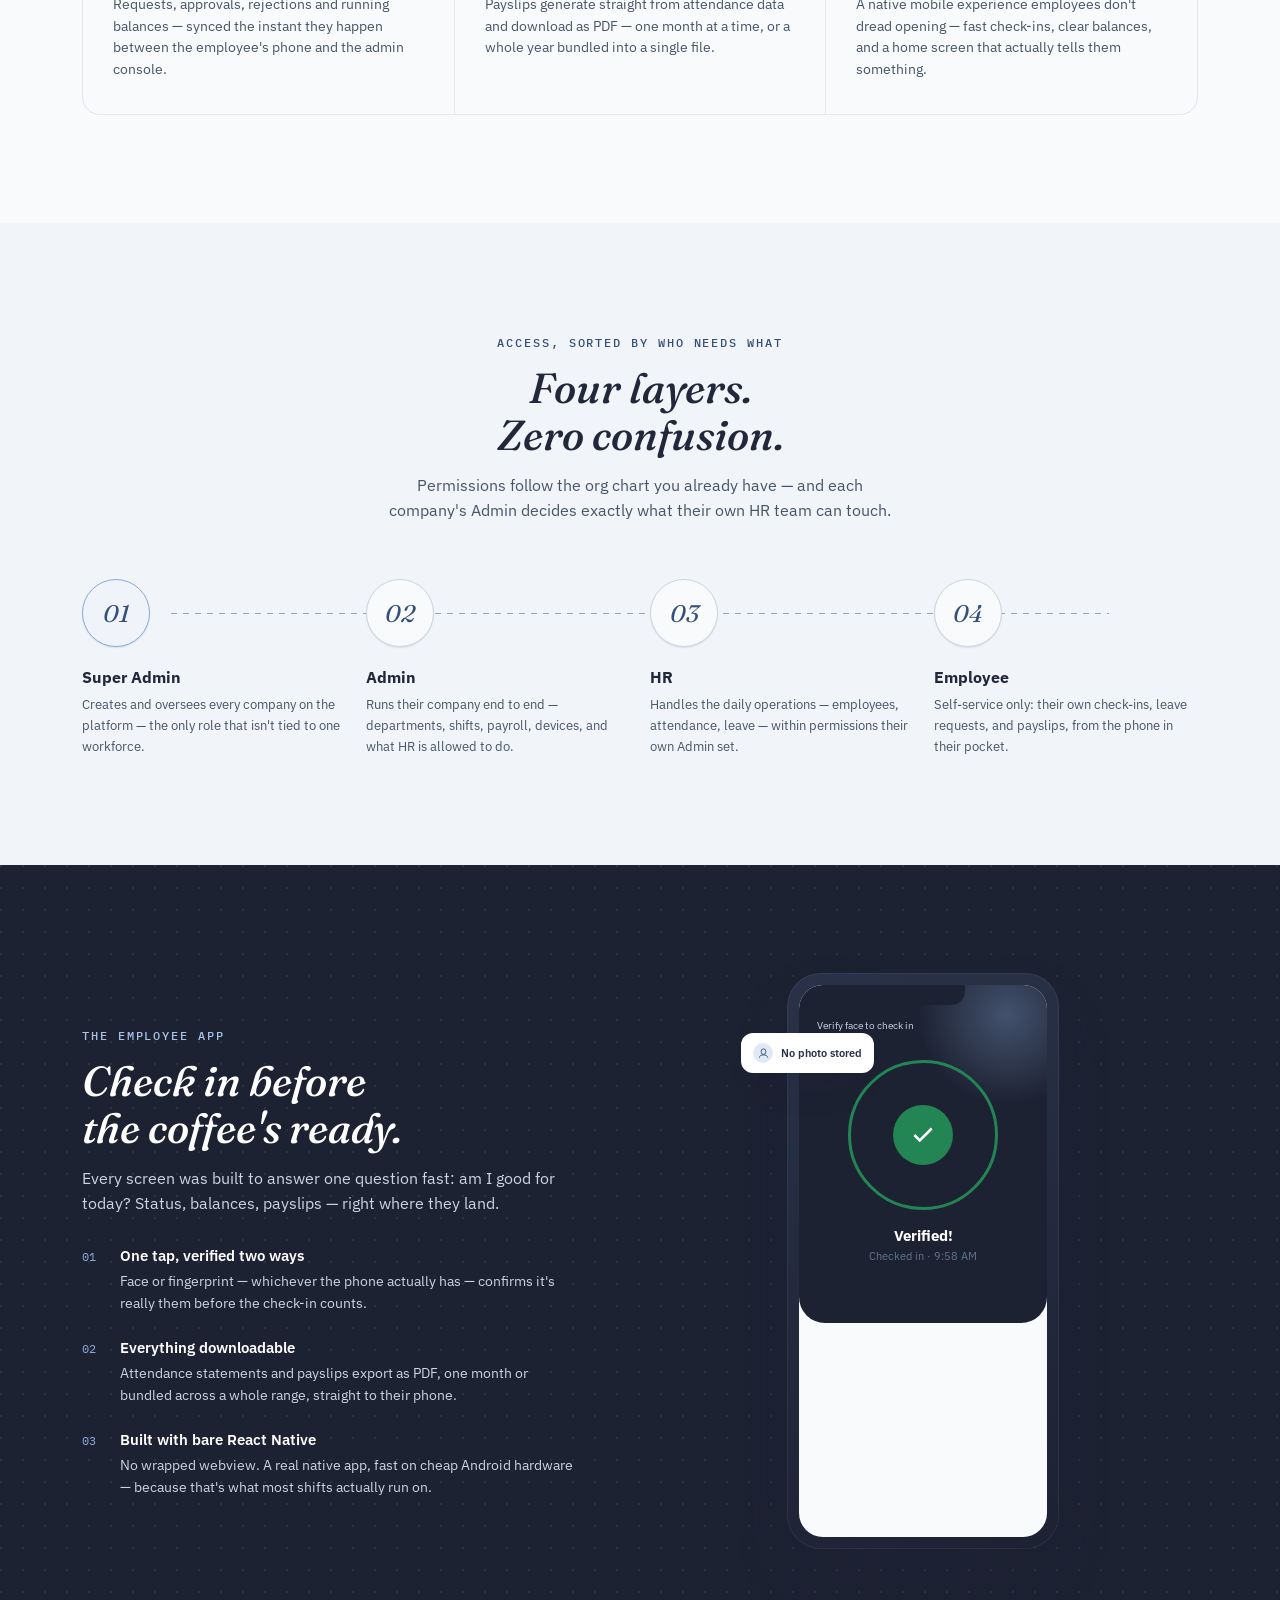
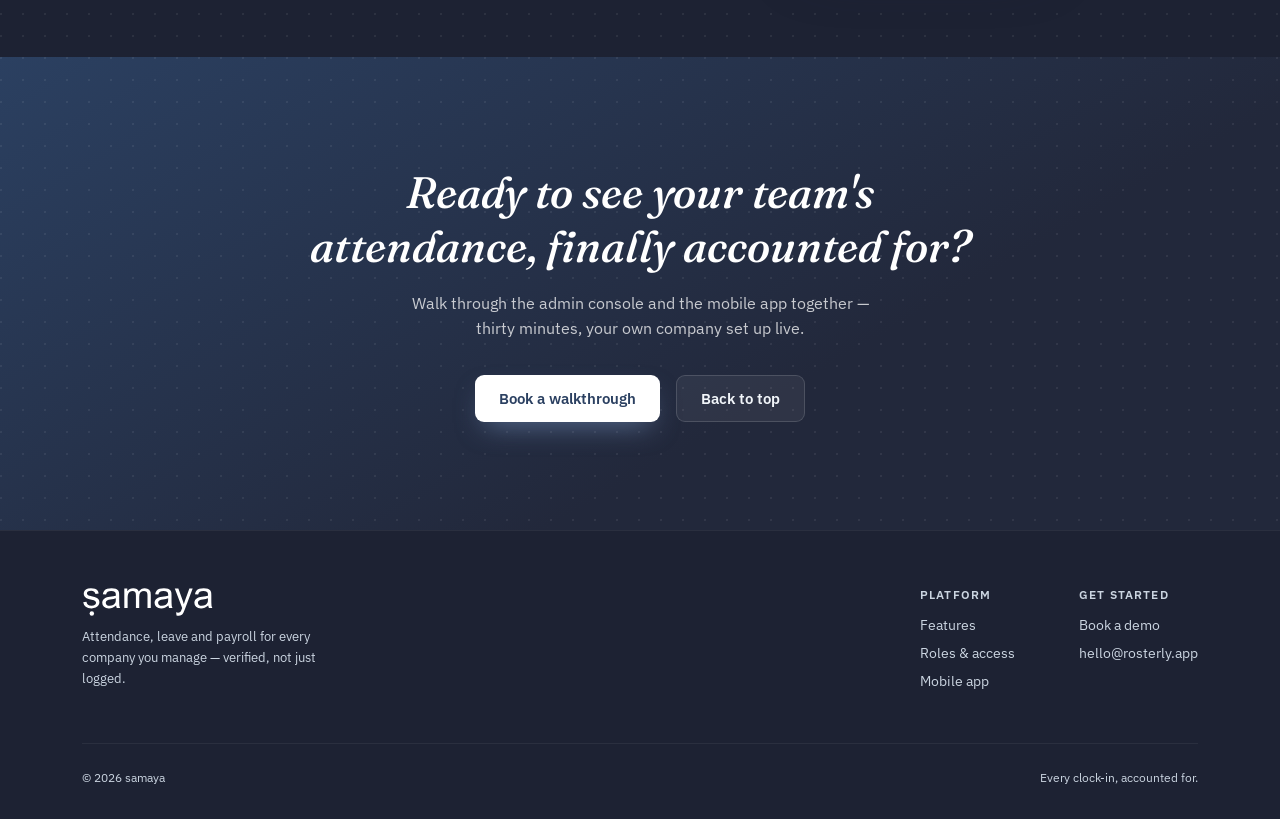
==== commit a42f748c: "Apply samaya navy and soft blue website theme" ====
--- a/index.html
+++ b/index.html
@@ -228,8 +228,8 @@
               </div>
             </div>
             <div style="position:relative;margin-top:28px;display:flex;justify-content:center;">
-              <div style="width:150px;height:150px;border-radius:50%;border:3px solid #4CAF50;display:flex;align-items:center;justify-content:center;">
-                <div style="width:60px;height:60px;border-radius:50%;background:#4CAF50;display:flex;align-items:center;justify-content:center;">
+              <div style="width:150px;height:150px;border-radius:50%;border:3px solid #238454;display:flex;align-items:center;justify-content:center;">
+                <div style="width:60px;height:60px;border-radius:50%;background:#238454;display:flex;align-items:center;justify-content:center;">
                   <svg width="26" height="26" viewBox="0 0 24 24" fill="none" stroke="#fff" stroke-width="2.4"><path d="M20 6 9 17l-5-5"/></svg>
                 </div>
               </div>
--- a/style.css
+++ b/style.css
@@ -1,16 +1,16 @@
 @import url('https://fonts.googleapis.com/css2?family=Fraunces:ital,opsz,wght@0,9..144,300;0,9..144,500;0,9..144,600;1,9..144,400;1,9..144,500;1,9..144,600&family=IBM+Plex+Sans:wght@400;500;600;700&family=IBM+Plex+Mono:wght@400;500&display=swap');
 
 :root {
-  --brand-50: #eef2ff;
-  --brand-100: #e0e7ff;
-  --brand-200: #c7d2fe;
-  --brand-300: #a5b4fc;
-  --brand-400: #818cf8;
-  --brand-500: #6366f1;
-  --brand-600: #4f46e5;
-  --brand-700: #4338ca;
-  --brand-800: #3730a3;
-  --brand-900: #312e81;
+  --brand-50: #f0f4fa;
+  --brand-100: #e1e9f5;
+  --brand-200: #c7d7ec;
+  --brand-300: #a9c2ea;
+  --brand-400: #89aad9;
+  --brand-500: #5275a7;
+  --brand-600: #344f78;
+  --brand-700: #2b4061;
+  --brand-800: #263550;
+  --brand-900: #22283b;
 
   --ink-50: #f8fafc;
   --ink-100: #f1f5f9;
@@ -69,7 +69,7 @@
   font-size: 12px;
   letter-spacing: 0.16em;
   text-transform: uppercase;
-  color: var(--brand-400);
+  color: var(--brand-600);
   font-weight: 500;
 }
 
@@ -120,6 +120,7 @@
 .brand-wordmark { width: 132px; height: auto; }
 .nav:not(.scrolled) .brand-wordmark { filter: brightness(0) invert(1); }
 .nav:not(.scrolled) .nav-links a { color: var(--ink-300); }
+.nav:not(.scrolled) .nav-cta { background: #fff; color: var(--ink-950); }
 .nav-links { display: flex; align-items: center; gap: 34px; }
 .nav-links a {
   font-size: 13.5px;
@@ -188,15 +189,15 @@
   border: none;
   transition: transform 0.2s ease, box-shadow 0.2s ease, background-color 0.2s ease, color 0.2s ease;
 }
-.btn-primary { background: var(--brand-500); color: #fff; box-shadow: 0 12px 28px -10px rgba(99, 102, 241, 0.55); }
-.btn-primary:hover { background: var(--brand-400); transform: translateY(-2px); }
+.btn-primary { background: var(--brand-600); color: #fff; box-shadow: 0 12px 28px -10px rgba(137,170,217, 0.55); }
+.btn-primary:hover { background: var(--brand-700); transform: translateY(-2px); }
 .btn-ghost-dark { background: rgba(255,255,255,0.06); color: var(--ink-100); border: 1px solid rgba(255,255,255,0.14); }
 .btn-ghost-dark:hover { background: rgba(255,255,255,0.1); transform: translateY(-2px); }
 .btn-ghost-light { background: transparent; color: var(--ink-800); border: 1px solid var(--ink-300); }
 .btn-ghost-light:hover { background: var(--ink-100); transform: translateY(-2px); }
 
 .hero-proof { margin-top: 46px; display: flex; align-items: center; gap: 22px; flex-wrap: wrap; }
-.hero-proof-item { display: flex; align-items: center; gap: 8px; font-size: 12.5px; color: var(--ink-500); }
+.hero-proof-item { display: flex; align-items: center; gap: 8px; font-size: 12.5px; color: var(--ink-300); }
 .hero-proof-item .dot { width: 5px; height: 5px; border-radius: 50%; background: var(--brand-400); }
 
 /* ---------- Phone mockup ---------- */
@@ -233,10 +234,10 @@
 }
 .phone-hero-glow {
   position: absolute; top: -60px; right: -50px; width: 180px; height: 180px;
-  border-radius: 50%; background: radial-gradient(circle, rgba(129,140,248,0.35), transparent 70%);
+  border-radius: 50%; background: radial-gradient(circle, rgba(137,170,217,0.35), transparent 70%);
 }
 .phone-hero-top { position: relative; display: flex; justify-content: space-between; align-items: center; }
-.phone-greet { font-size: 10px; color: var(--ink-500); }
+.phone-greet { font-size: 10px; color: var(--ink-300); }
 .phone-name { font-size: 14px; font-weight: 700; color: #fff; margin-top: 2px; }
 .phone-avatar { width: 26px; height: 26px; border-radius: 50%; background: var(--brand-500); }
 .phone-status { position: relative; text-align: center; margin-top: 22px; }
@@ -347,7 +348,7 @@
 .showcase-item { display: flex; gap: 16px; }
 .showcase-item .num { font-family: var(--font-mono); font-size: 12px; color: var(--brand-400); padding-top: 3px; flex-shrink: 0; width: 22px; }
 .showcase-item h4 { font-size: 15px; font-weight: 600; color: #fff; margin: 0 0 6px; }
-.showcase-item p { font-size: 13.5px; color: var(--ink-500); line-height: 1.6; margin: 0; }
+.showcase-item p { font-size: 13.5px; color: var(--ink-300); line-height: 1.6; margin: 0; }
 
 /* ---------- CTA ---------- */
 .cta {
@@ -364,14 +365,14 @@
 .btn-cta-primary:hover { background: var(--ink-50); transform: translateY(-2px); }
 
 /* ---------- Footer ---------- */
-footer { background: var(--ink-950); color: var(--ink-500); padding: 56px 0 34px; border-top: 1px solid rgba(255,255,255,0.06); }
+footer { background: var(--ink-950); color: var(--ink-300); padding: 56px 0 34px; border-top: 1px solid rgba(255,255,255,0.06); }
 .footer-top { display: flex; justify-content: space-between; align-items: flex-start; flex-wrap: wrap; gap: 30px; padding-bottom: 40px; }
-.footer-tagline { font-size: 13px; color: var(--ink-600); max-width: 280px; margin-top: 10px; line-height: 1.6; }
+.footer-tagline { font-size: 13px; color: var(--ink-300); max-width: 280px; margin-top: 10px; line-height: 1.6; }
 .footer-cols { display: flex; gap: 64px; flex-wrap: wrap; }
-.footer-col h5 { font-size: 11.5px; text-transform: uppercase; letter-spacing: 0.1em; color: var(--ink-500); margin: 0 0 14px; font-weight: 600; }
+.footer-col h5 { font-size: 11.5px; text-transform: uppercase; letter-spacing: 0.1em; color: var(--ink-300); margin: 0 0 14px; font-weight: 600; }
 .footer-col a { display: block; font-size: 13.5px; color: var(--ink-400); margin-bottom: 10px; transition: color 0.2s ease; }
 .footer-col a:hover { color: #fff; }
-.footer-bottom { display: flex; justify-content: space-between; align-items: center; padding-top: 26px; border-top: 1px solid rgba(255,255,255,0.06); font-size: 12px; color: var(--ink-600); flex-wrap: wrap; gap: 10px; }
+.footer-bottom { display: flex; justify-content: space-between; align-items: center; padding-top: 26px; border-top: 1px solid rgba(255,255,255,0.06); font-size: 12px; color: var(--ink-300); flex-wrap: wrap; gap: 10px; }
 
 /* ---------- Responsive ---------- */
 @media (max-width: 900px) {
@@ -394,3 +395,9 @@
   .phone { width: 240px; }
   .phone-screen { height: 486px; }
 }
+/* Inverse text and keyboard focus use the same soft blue/navy palette. */
+.hero .eyebrow, .showcase .eyebrow, .cta .eyebrow { color: var(--brand-300); }
+.hero .btn-primary { background: var(--brand-500); }
+.hero .btn-primary:hover { background: #466795; }
+.section-sub.on-dark, .footer-col a { color: var(--ink-300); }
+a:focus-visible, button:focus-visible { outline: 2px solid var(--brand-400); outline-offset: 4px; }
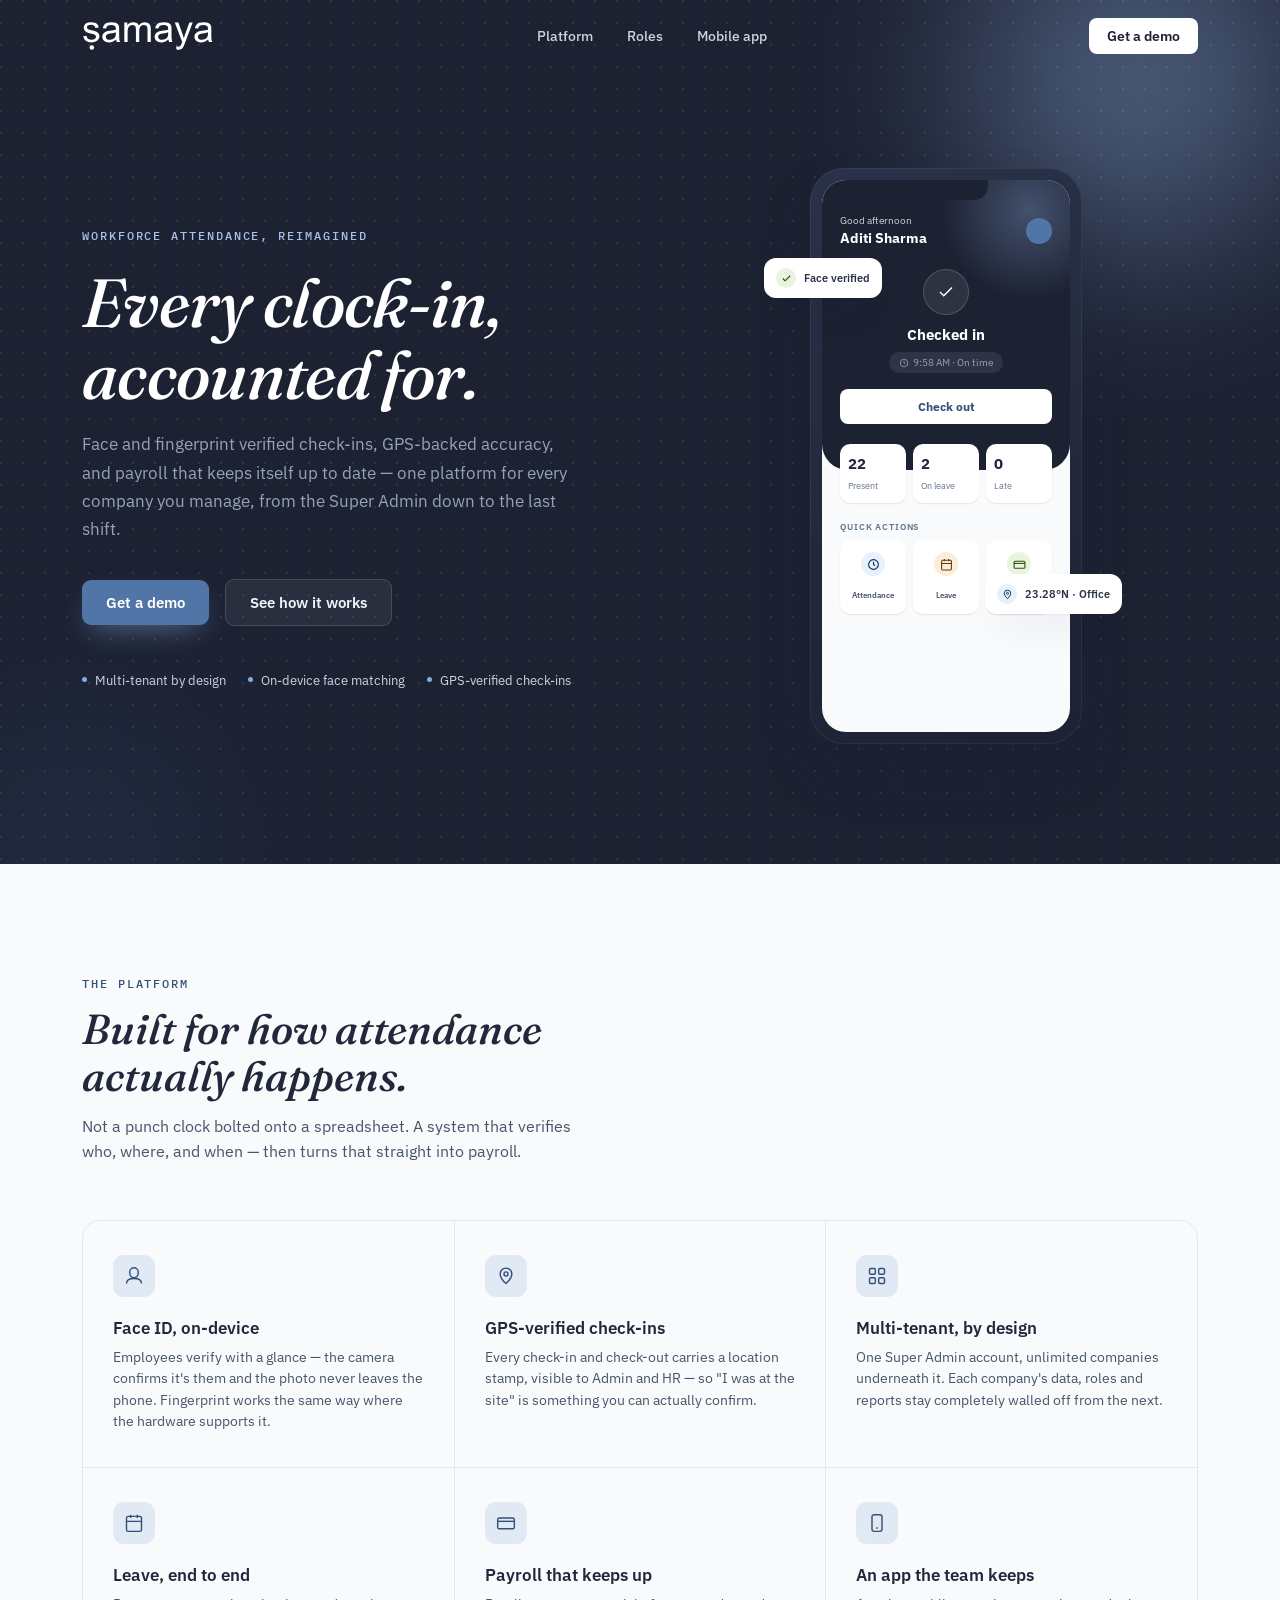
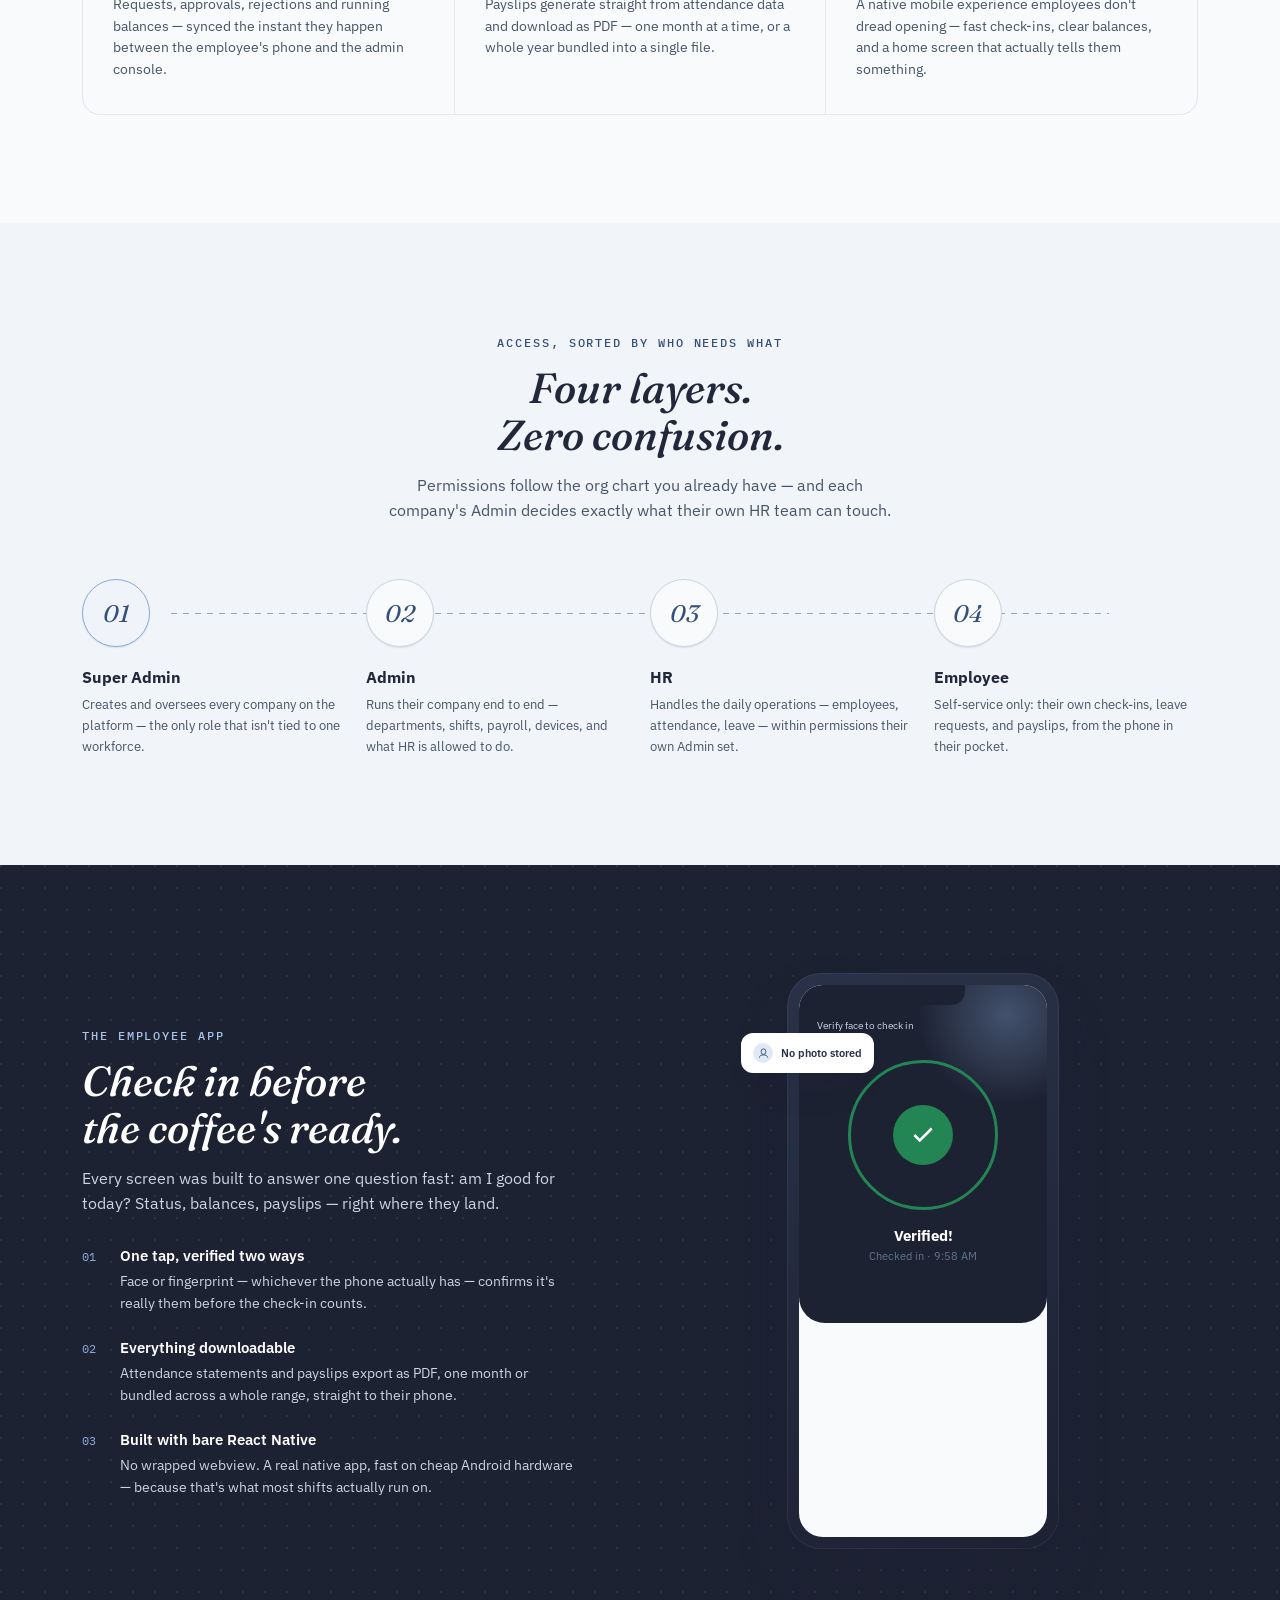
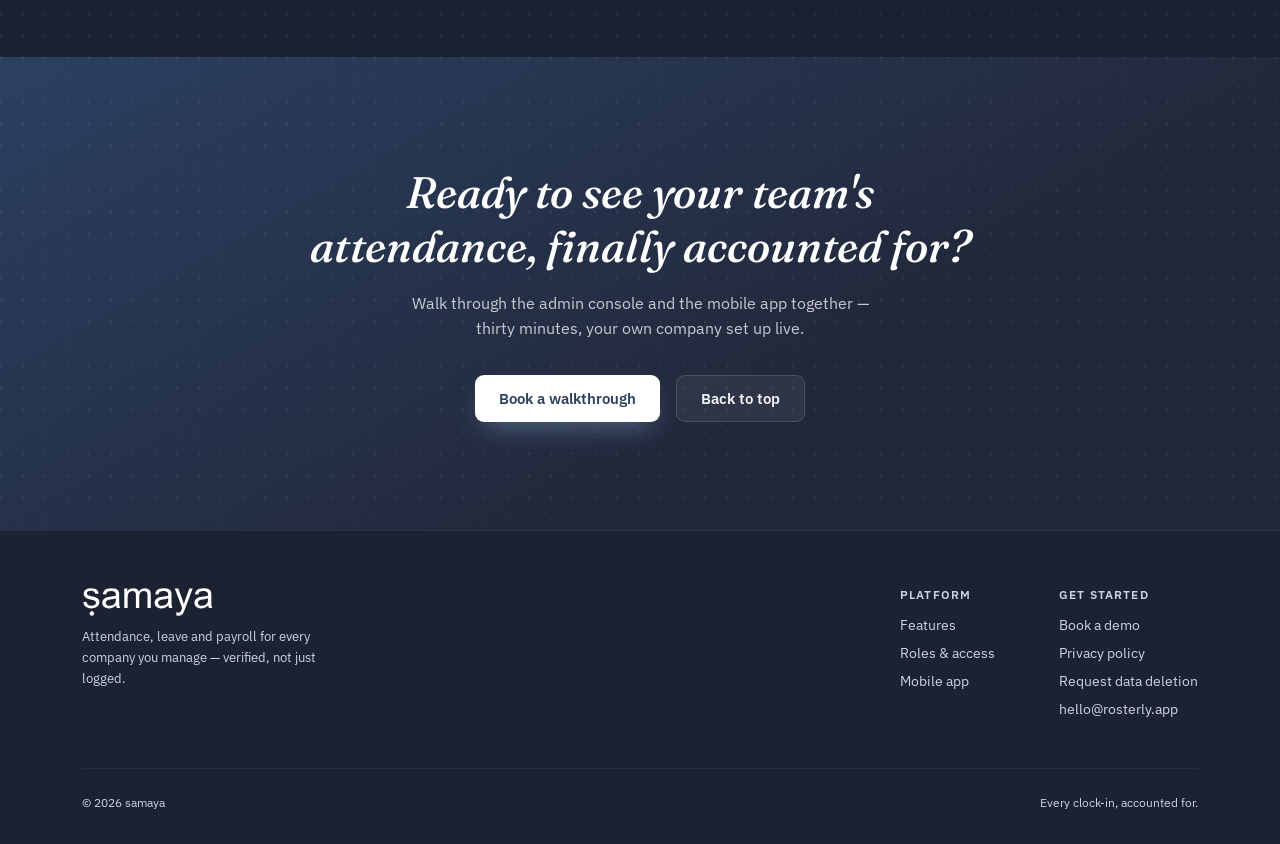
==== commit 7ef75d19: "Add samaya privacy policy and data deletion instructions" ====
--- a/index.html
+++ b/index.html
@@ -278,6 +278,8 @@
         <div class="footer-col">
           <h5>Get started</h5>
           <a href="#get-demo">Book a demo</a>
+          <a href="privacy.html">Privacy policy</a>
+          <a href="data-deletion.html">Request data deletion</a>
           <a href="mailto:hello@rosterly.app">hello@rosterly.app</a>
         </div>
       </div>
